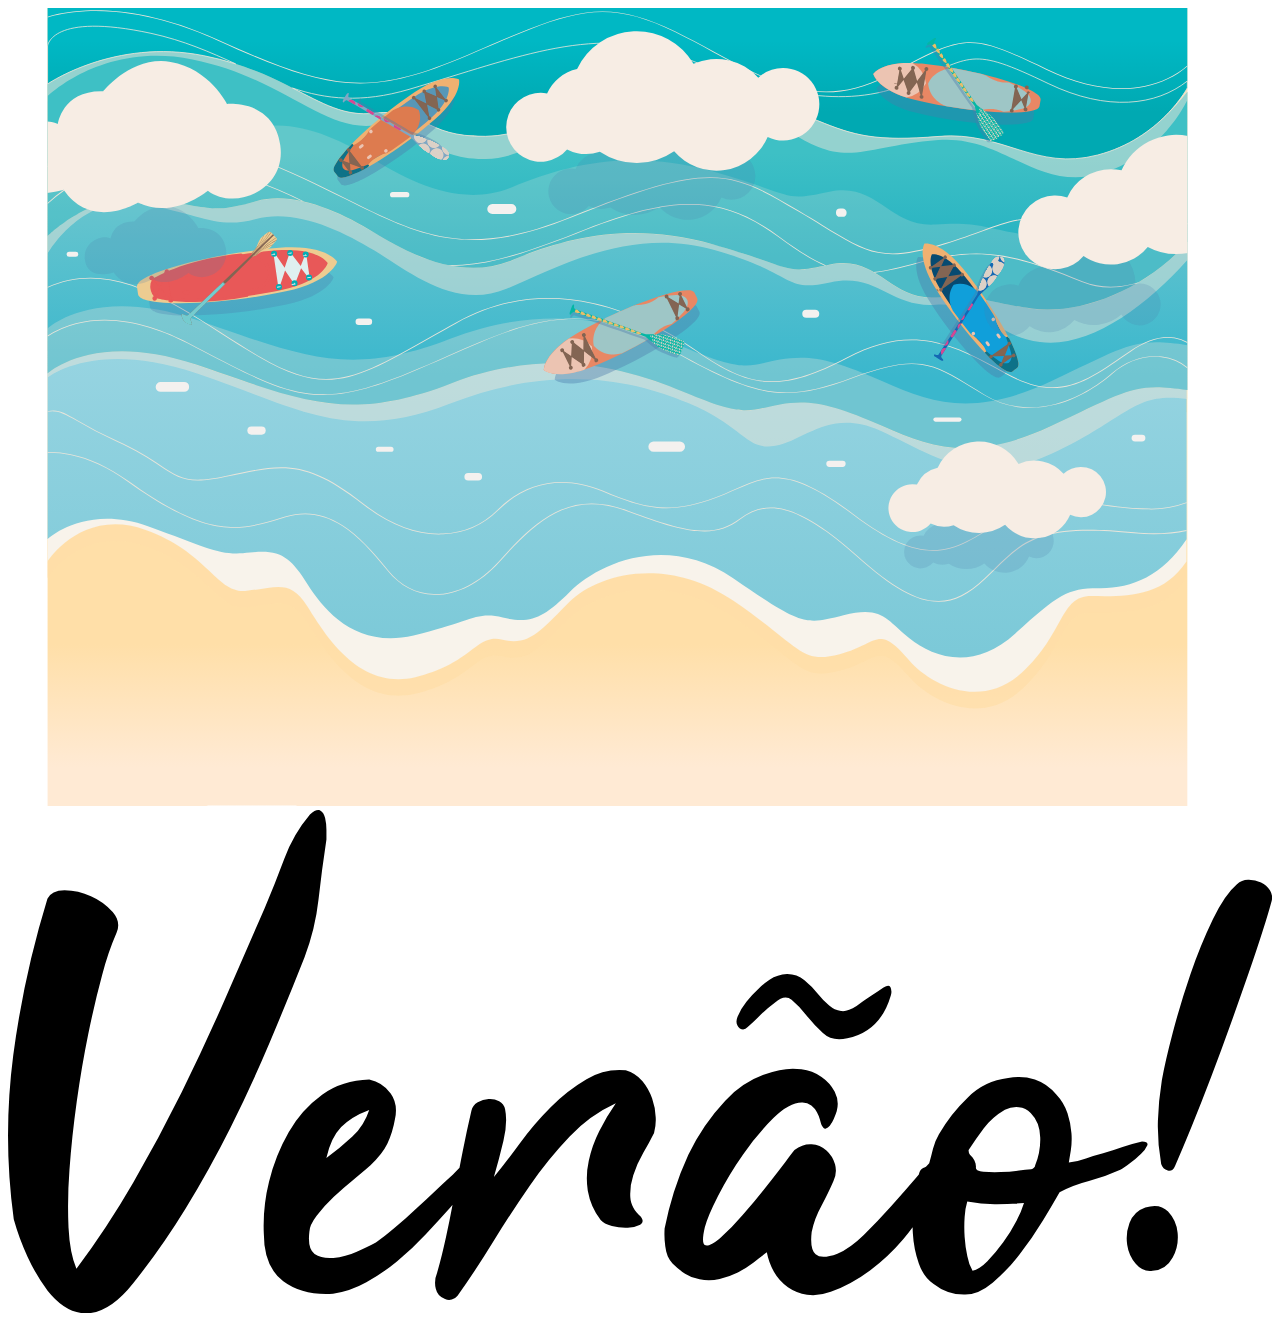
==== index.html @ 954cb8c8 "base" ====
<!DOCTYPE html>
<html lang="pt-br">
<head>
    <meta charset="UTF-8">
    <meta name="viewport" content="width=device-width, initial-scale=1.0">
    <meta http-equiv="X-UA-Compatible" content="ie=edge">
    <title>Document</title>

</head>
<body>
    <header>
        <img src="assets/vectors/praia-caiaques.svg" alt="">
        <svg xmlns="http://www.w3.org/2000/svg" viewBox="0 0 728.4 290.09">
        <title>lett-titulo</title>
        <g id="lettering">
          <g>
            <path d="M22.71,276.93a110.63,110.63,0,0,1-11.4-19.38,137.56,137.56,0,0,1-8-21.67A357.28,357.28,0,0,1,3,141.46,553.94,553.94,0,0,1,22.71,51.21q2.28-4.93,9.88-4.94a36.68,36.68,0,0,1,15.2,3.42,35.55,35.55,0,0,1,12.54,9.12c3.28,3.79,4,7.73,2.28,11.77a162.61,162.61,0,0,0-8.36,24.51q-4.19,15.39-8,34t-6.65,39Q36.77,188.39,35.44,207a277,277,0,0,0-.57,33.63q.75,15,4.56,23.76a508.66,508.66,0,0,0,32.68-49.6Q86.93,189.14,100,162.73t24.89-53.39q11.77-27,23.18-53.2,5.7-13.29,11.21-28.12A83.09,83.09,0,0,1,174,2.56c2.53-2.27,4.49-3,5.89-2.27s2.33,2.22,2.85,4.36a30.27,30.27,0,0,1,.76,6.85V17q-2.67,17.49-4.56,34.58a134.83,134.83,0,0,1-8,33.06q-9.89,25.08-20.33,49.78t-22.42,48.64q-12,23.94-25.84,46.55a431,431,0,0,1-30.21,43.13Q59.18,289.08,46.46,290T22.71,276.93Z"/>
            <path d="M373.25,177a37.63,37.63,0,0,0-2.09-10.83,31.91,31.91,0,0,0-5.51-9.88A20.13,20.13,0,0,0,356,150a37.21,37.21,0,0,0-22.61,5.13,99.77,99.77,0,0,0-20.52,16A178.1,178.1,0,0,0,295,192q-8.18,11.2-15,19.56,3-10.25,5.51-20.9t.95-18.24a7,7,0,0,0-3.42-4.56,10.86,10.86,0,0,0-6.08-1.32,13.37,13.37,0,0,0-6.27,1.9,7.49,7.49,0,0,0-3.61,4.75q-2.67,11.4-5.13,23.93c-.6,3-1.18,6.06-1.76,9.09-1.17,1.22-2.41,2.5-3.75,3.83q-3.79,3.42-9.5,8.75c-3.8,3.55-7.73,7.21-11.78,11S227,237.21,223,240.63s-7.73,6.27-11,8.56q-4.19,2.26-11,5.32a41.89,41.89,0,0,1-13.49,3.6q-6.65.57-10.83-2.28t-3-12.73q0-3.78,4.18-9.31A88.12,88.12,0,0,1,187.62,223q5.7-5.31,11.78-10.25t9.5-8q6.84-6.47,9.69-12.36A55.37,55.37,0,0,0,223,178.12q1.9-8.73-2.47-14.81a20.51,20.51,0,0,0-12.35-8q-15.58.39-27.17,8.74a68.28,68.28,0,0,0-19.19,21.48,108,108,0,0,0-11.4,28.69,103.74,103.74,0,0,0-3,30q0,19,11.21,27.36t28.69,7.22a57.44,57.44,0,0,0,19.19-6.64A116.65,116.65,0,0,0,224.29,260a168.65,168.65,0,0,0,16.34-15.4q7.78-8.34,14.63-16c.3-.34.6-.69.89-1q-1.8,9.62-3.74,18.52-2.46,11.4-5.13,20.52a15.05,15.05,0,0,0-.76,9.32,8.1,8.1,0,0,0,5.32,5.88,6.14,6.14,0,0,0,7.22-1.89q10.26-14.45,20.52-31.16t21.09-32.31a236.59,236.59,0,0,1,23-28.31A84.74,84.74,0,0,1,350.26,169a128.14,128.14,0,0,0-9.5,16,72.41,72.41,0,0,0-6.08,17.1,46.71,46.71,0,0,0-.57,17.29,38.78,38.78,0,0,0,7.41,16.92c1.26,1.52,3.42,2.65,6.46,3.42a31.81,31.81,0,0,0,9.12.94,15.76,15.76,0,0,0,7.22-1.71q2.65-1.5.38-4.56c-3.8-3.28-5.83-7-6.08-11.21a34.33,34.33,0,0,1,1.71-12.73,66.34,66.34,0,0,1,5.7-12.73q3.62-6.25,6.27-11.59A28.25,28.25,0,0,0,373.25,177ZM192,182.69q5.89-6.08,16.15-9.88a36.76,36.76,0,0,1-9.69,15.38,151.31,151.31,0,0,1-15,12.35Q186.1,188.78,192,182.69Z"/>
            <g>
              <path d="M426.26,125.12q3.8-3.42,7.6-7.22a69.1,69.1,0,0,1,8-6.84q5.7-4.92,9.69-1.71a57.24,57.24,0,0,1,8.36,8.74,91.46,91.46,0,0,0,9.69,10.45q5.31,5,14.06,3,19-3.78,25.08-24.7a6.58,6.58,0,0,0-.19-4.75q-1-1.69-4,.19-3.81,2.67-7.79,5.14A80.42,80.42,0,0,0,489,113c-3.55,2.29-6.53,3.23-8.93,2.85a14,14,0,0,1-6.84-3.23,45.57,45.57,0,0,1-6.46-6.64,56.75,56.75,0,0,0-7.79-7.8,15.47,15.47,0,0,0-10.07-3.6,20.49,20.49,0,0,0-10.07,3.23,43.55,43.55,0,0,0-5.89,4.75,64,64,0,0,0-7.41,8,36.41,36.41,0,0,0-5.13,8.54q-1.71,4.2,1.33,6.84A3.79,3.79,0,0,0,426.26,125.12Z"/>
              <path d="M653.5,191a93.77,93.77,0,0,0-11.21,3.23q-5.89,2.1-11.21,3.61-4.56,1.14-9.88,3a38.75,38.75,0,0,1-9.88,2.29c.25-1.52.63-3.81,1.14-6.85a43.81,43.81,0,0,0,.38-10.07,48.8,48.8,0,0,0-2.28-11.4,29.17,29.17,0,0,0-6.46-10.83,26.63,26.63,0,0,0-12.35-8.74,31.48,31.48,0,0,0-15.39-.76A39.44,39.44,0,0,0,553,165.77a92.45,92.45,0,0,0-16.53,21.09,30.69,30.69,0,0,0-3.42,8.37c-.73,2.89-1.45,5.67-2.18,8.33-.61.62-1.24,1.27-1.89,2-.6.24-1.15.49-1.63.73a4.85,4.85,0,0,0-1.52,1.32,6.08,6.08,0,0,0-.94,2.45l-1.34,1.54q-6.84,8-14.63,16.73t-15.77,16.52q-8,7.8-15.2,10.83-9.12,3.44-12.54.38t-2.28-12.92a52.48,52.48,0,0,1,5.51-14.81q4.37-8.35,7-14.45a13.72,13.72,0,0,0,.95-9.69,16.56,16.56,0,0,0-4.94-8,14.23,14.23,0,0,0-8.55-3.61q-5-.36-9.88,3.42-.39.39-5.13,6.65T436.9,217.07q-6.47,8.19-13.68,16.53a116.25,116.25,0,0,1-12.92,13.12c-3.8,3.17-6.59,4.55-8.36,4.17s-1.9-3.85-.38-10.45q1.51-6.06,7.6-18.05a198.93,198.93,0,0,1,14.44-23.93,146.26,146.26,0,0,1,17.48-20.9q9.12-8.92,16.34-8.94a8.44,8.44,0,0,1,5.51,1.71,13.28,13.28,0,0,1,3.23,3.8,19.81,19.81,0,0,1,1.71,4.18c.38,1.4.69,2.48.95,3.23.76,1.52,1.52,2.23,2.28,2.09a4.54,4.54,0,0,0,2.47-1.71,13.88,13.88,0,0,0,2.28-3.8q.94-2.28,1.71-4.56a15.49,15.49,0,0,0-1.14-11.21,23.45,23.45,0,0,0-7.6-8.54,26.55,26.55,0,0,0-11.59-4.37,33.19,33.19,0,0,0-12.73.56,58.32,58.32,0,0,0-31.16,17.48,121.19,121.19,0,0,0-21.28,31.16,174.39,174.39,0,0,0-8.36,21.67,195.84,195.84,0,0,0-5.32,20.9,50.64,50.64,0,0,0,.38,10.26c.51,4.31,1.9,7.59,4.18,9.88a44.82,44.82,0,0,0,7.22,5.88,21.56,21.56,0,0,0,8.36,3.24,27.18,27.18,0,0,0,11.59-.2,48.61,48.61,0,0,0,10.45-3.79,55.45,55.45,0,0,0,9.12-5.71c2.78-2.14,5.32-4.11,7.6-5.88a36.13,36.13,0,0,0,4.18,11.39,26.36,26.36,0,0,0,19,13.11,28.49,28.49,0,0,0,13.68-1.7,91.59,91.59,0,0,0,22.61-12.36,114.91,114.91,0,0,0,19-17.85c1.93-2.27,3.76-4.63,5.56-7,0,1.2.06,2.4.14,3.61a62.58,62.58,0,0,0,3.42,17.29c1.9,5.31,4.75,9.25,8.55,11.77a28.23,28.23,0,0,0,18.24,6.08q7.59,0,15.77-6.84A106.58,106.58,0,0,0,583,256a199.14,199.14,0,0,0,13.49-19.56q6.07-10.07,9.5-16.15a77.49,77.49,0,0,1,16.91-6.47A105.66,105.66,0,0,0,641,207.38c1.26-.76,3.09-2,5.51-3.8a54.84,54.84,0,0,0,6.46-5.51,14.91,14.91,0,0,0,3.61-4.94C657,191.75,656,191,653.5,191Zm-72.39,45.79a98.65,98.65,0,0,1-7.6,12.36A89.12,89.12,0,0,1,564.39,260c-3.18,3.17-6,5-8.55,5.5a26.12,26.12,0,0,1-3-8.36A76.36,76.36,0,0,1,551.28,246a83.24,83.24,0,0,1,0-11.39,37,37,0,0,1,1.52-8.94,82.64,82.64,0,0,0,16.34,1.52,160.84,160.84,0,0,0,16.34-.76A56.35,56.35,0,0,1,581.11,236.83Zm10.83-32.1a2.22,2.22,0,0,1-.76,1.52,2.18,2.18,0,0,1-1.52.75,57.65,57.65,0,0,0-7,.77,92.7,92.7,0,0,1-10.64.94,78.26,78.26,0,0,1-9.88-.19c-2.92-.24-4.37-1-4.37-2.27.25-2.79-.9-5.33-3.42-7.61a3.62,3.62,0,0,1-.76-2.66q4.17-6.45,8.74-12.54a41.67,41.67,0,0,1,12.16-10.63,14.54,14.54,0,0,1,8-1.52,9.94,9.94,0,0,1,6.84,3.42q5.31,5.32,5.51,14.06A38.72,38.72,0,0,1,591.94,204.73Z"/>
            </g>
          </g>
        </g>
        <g id="exclamacao">
          <path d="M659.58,265.52q-5.7.78-9.7-4a21.75,21.75,0,0,1-4.93-11A25.17,25.17,0,0,1,646.28,238a14.84,14.84,0,0,1,9.11-8.94q8.36-2.64,13.12,2.28a20.3,20.3,0,0,1,5.5,12.35,24.63,24.63,0,0,1-2.84,14.26A13.8,13.8,0,0,1,659.58,265.52ZM708.21,42.84a9.08,9.08,0,0,1,6.66-2.65,16.82,16.82,0,0,1,7.22,1.52,11.94,11.94,0,0,1,5.12,4.56A8,8,0,0,1,728,53.1q-1.51,5.7-4.93,16.53t-8.17,24.51q-4.77,13.69-10.26,29.07t-11.22,30.4q-5.7,15-11.21,28.5t-9.68,23c-1,2.28-2.42,3.18-4.18,2.67a5.71,5.71,0,0,1-3.81-3.81,119.93,119.93,0,0,1-1.89-24.69,182.33,182.33,0,0,1,2.27-23.56q1.9-10.64,6.28-27.37t10.25-33.82A282.57,282.57,0,0,1,694.34,63Q701.38,48.55,708.21,42.84Z"/>
        </g>
        </svg>
    </header>
      
</body>
</html>
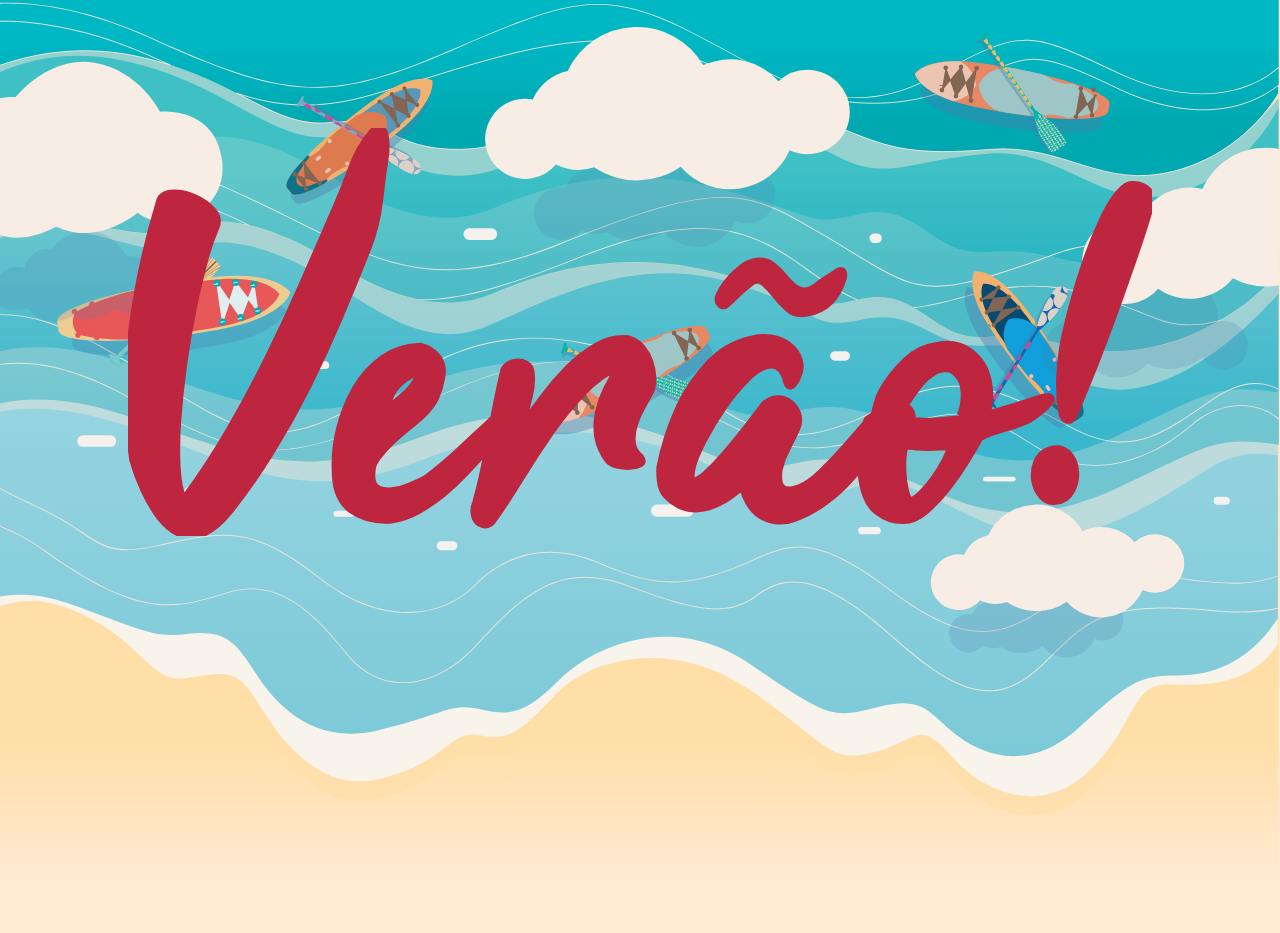
==== commit fc15fb8f: "animate kayak, main background and positions" ====
--- a/index.html
+++ b/index.html
@@ -1,16 +1,18 @@
 <!DOCTYPE html>
 <html lang="pt-br">
+
 <head>
     <meta charset="UTF-8">
     <meta name="viewport" content="width=device-width, initial-scale=1.0">
     <meta http-equiv="X-UA-Compatible" content="ie=edge">
     <title>Document</title>
+    <link rel="stylesheet" href="./style.css">
+</head>
 
-</head>
 <body>
-    <header>
+    <header class="container-header">
         <img src="assets/vectors/praia-caiaques.svg" alt="">
-        <svg xmlns="http://www.w3.org/2000/svg" viewBox="0 0 728.4 290.09">
+        <svg class="lett-header" xmlns="http://www.w3.org/2000/svg" viewBox="0 0 728.4 290.09">
         <title>lett-titulo</title>
         <g id="lettering">
           <g>
@@ -27,6 +29,7 @@
         </g>
         </svg>
     </header>
-      
+
 </body>
+
 </html>
--- a/style.css
+++ b/style.css
@@ -0,0 +1,40 @@
+body {
+    margin: 0;
+    padding: 0;
+    background-color: #FFEAD4;
+    overflow-x: hidden;
+}
+
+.container-header {
+    width: 100vw;
+}
+
+.lett-header {
+    position: absolute;
+    left: 50%;
+    transform: translate(-50%);
+    width: 80%;
+    margin-top: 10%;
+    fill: transparent;
+    animation: lett-preenchimento .5s ease-in-out forwards 3.5s;
+}
+
+.lett-header path {
+    stroke-width: 5px;
+    stroke: #BE253F;
+    stroke-dasharray: 3000;
+    stroke-dashoffset: 3000;
+    animation: lett-stroke 5s ease-in-out forwards 1s;
+}
+
+@keyframes lett-preenchimento {
+    to {
+        fill: #BE253F;
+    }
+}
+
+@keyframes lett-stroke {
+    to {
+        stroke-dashoffset: 0;
+    }
+}
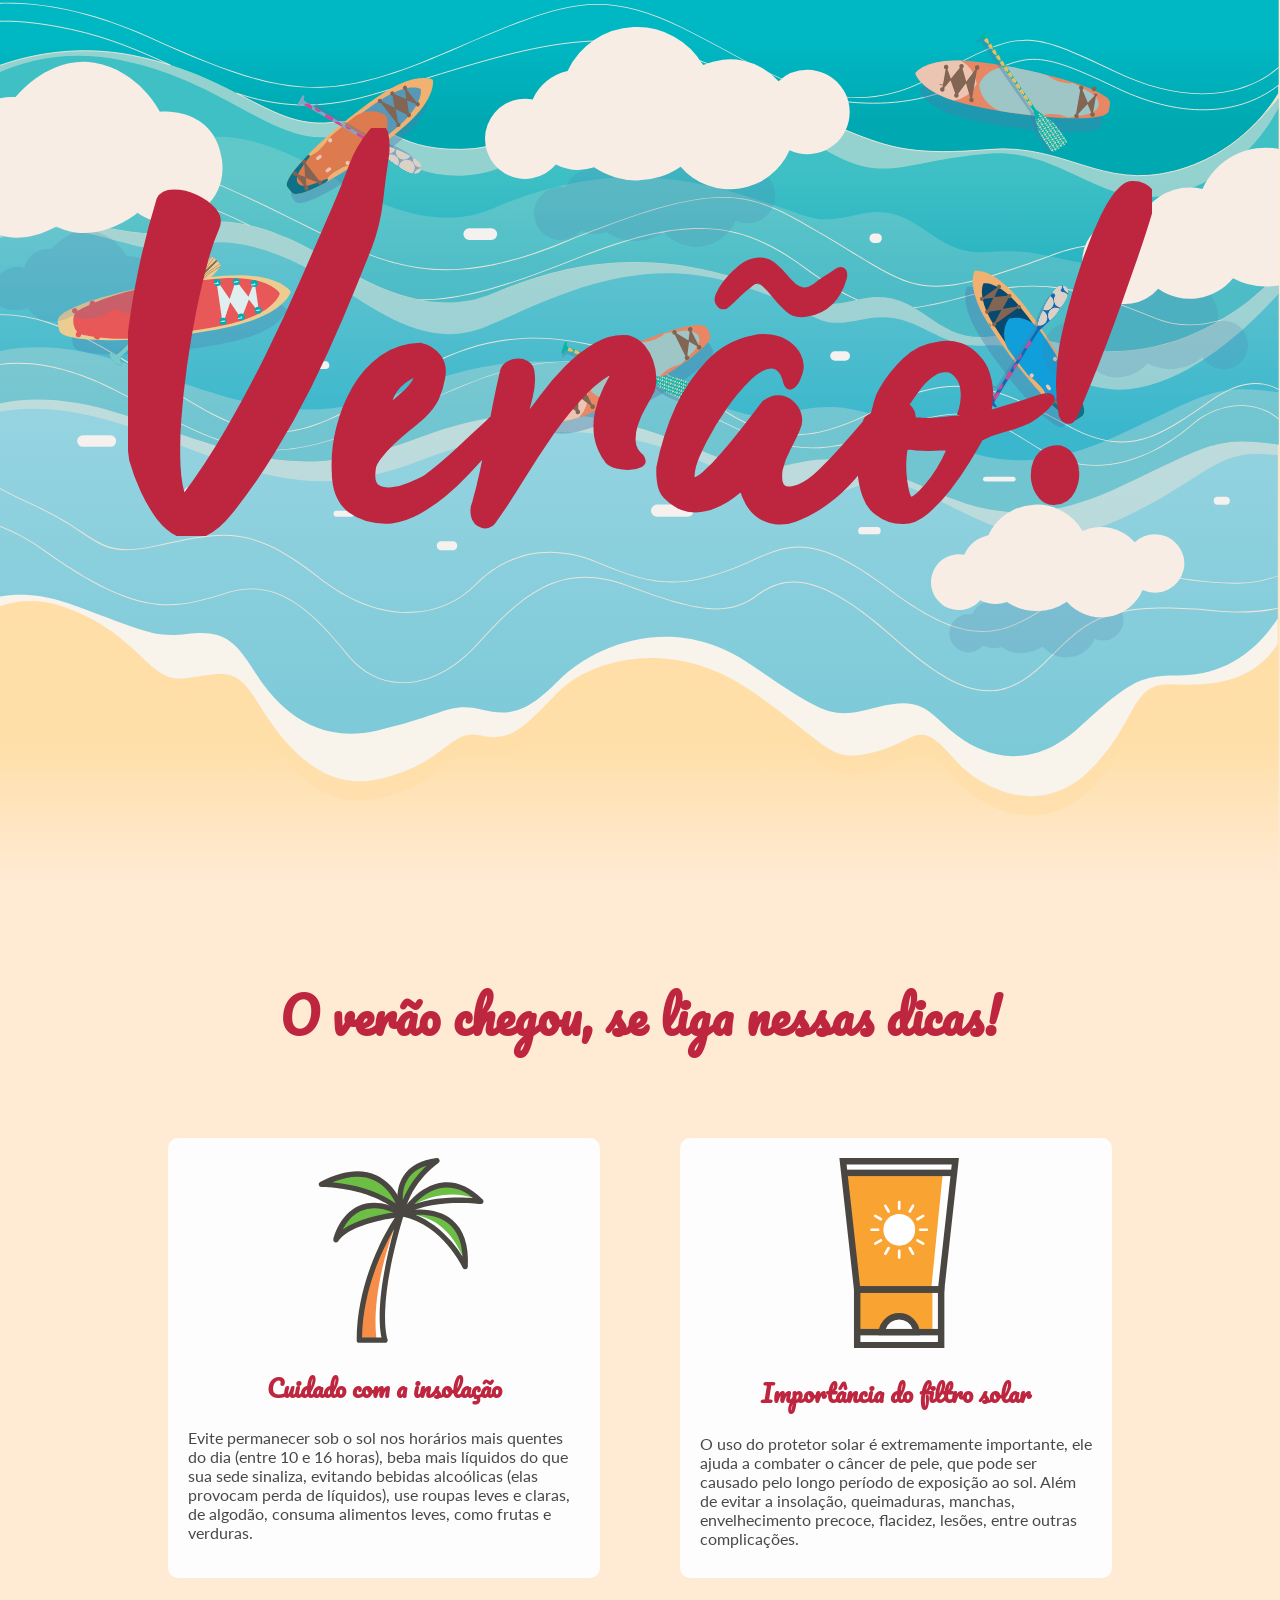
==== commit 0fffb222: "Section Cards" ====
--- a/index.html
+++ b/index.html
@@ -6,6 +6,7 @@
     <meta name="viewport" content="width=device-width, initial-scale=1.0">
     <meta http-equiv="X-UA-Compatible" content="ie=edge">
     <title>Document</title>
+    <link href="https://fonts.googleapis.com/css2?family=Lato&family=Pacifico&display=swap" rel="stylesheet">
     <link rel="stylesheet" href="./style.css">
 </head>
 
@@ -32,4 +33,23 @@
 
 </body>
 
+<section id="section-dicas" class="section-dicas">
+    <h1>O verão chegou, se liga nessas dicas!</h1>
+
+    <div class="container-cards">
+        <article class="card card-esq">
+            <svg id="coqueiro" class="icone" xmlns="http://www.w3.org/2000/svg" viewBox="-400 0 1200 565.85"><title>coqueiro</title><g id="_Group_" data-name="&lt;Group&gt;"><path id="_Path_" data-name="&lt;Path&gt;" d="M265,170.35S367.54,7.18,499,137.48C499,137.48,345.63,117.92,265,170.35Z" transform="translate(-2.48 -4.85)" fill="#6dbe45"/><path id="_Path_2" data-name="&lt;Path&gt;" d="M269,164.61c-.62.87-1.18,1.66-1.66,2.35.08.44.18,1,.31,1.77C348.85,118.34,499,137.48,499,137.48l-1.82-1.78c-2.14-1-4.31-2.12-6.61-3.07C379.66,86.85,283,153.25,269,164.61Z" transform="translate(-2.48 -4.85)" fill="#fff"/><path id="_Path_3" data-name="&lt;Path&gt;" d="M260.72,176.22S98.13,190.9,55.28,255.46C55.28,255.46,94,87.4,260.72,176.22Z" transform="translate(-2.48 -4.85)" fill="#6dbe45"/><path id="_Path_4" data-name="&lt;Path&gt;" d="M257.19,170.35S212.59-19.82,10.68,85.83C10.68,85.83,170.33,84.66,257.19,170.35Z" transform="translate(-2.48 -4.85)" fill="#6dbe45"/><path id="_Path_5" data-name="&lt;Path&gt;" d="M260.72,176.22s201.9-51.65,190.17,160.83C450.89,337.05,387.1,201.66,260.72,176.22Z" transform="translate(-2.48 -4.85)" fill="#6dbe45"/><path id="_Path_6" data-name="&lt;Path&gt;" d="M299,179.33c-25.7.66-38.31-3.11-38.31-3.11C387.1,201.66,450.89,337.05,450.89,337.05c.52-9.59-6.7-23.46-7-32C428.7,277.55,392.87,195.27,299,179.33Z" transform="translate(-2.48 -4.85)" fill="#fff"/><path id="_Path_7" data-name="&lt;Path&gt;" d="M257.19,170.35S214.93,32.62,364.41,13.05C364.41,13.05,280.67,68.62,257.19,170.35Z" transform="translate(-2.48 -4.85)" fill="#6dbe45"/><path id="_Path_8" data-name="&lt;Path&gt;" d="M257.19,170.35S127,344.17,127,562.51h78.54S167.29,464.89,257.19,170.35Z" transform="translate(-2.48 -4.85)" fill="#f68e49"/><path id="_Path_9" data-name="&lt;Path&gt;" d="M257.19,170.35s-3.71,5-9.88,14.25c-94.84,239.66-66.95,377.91-66.95,377.91h25.18S167.29,464.89,257.19,170.35Z" transform="translate(-2.48 -4.85)" fill="#fff"/><path id="_Compound_Path_" data-name="&lt;Compound Path&gt;" d="M55.28,263.66a8,8,0,0,1-3.23-.67,8.18,8.18,0,0,1-4.75-9.37c.69-3,17.76-74.43,77.18-101.49,38.81-17.67,85.94-12,140.09,16.86a8.2,8.2,0,0,1-3.12,15.4c-1.58.14-159.16,15.07-199.33,75.6A8.21,8.21,0,0,1,55.28,263.66ZM172.16,158.51a97.46,97.46,0,0,0-40.88,8.55c-27.2,12.38-44.49,36.23-54.83,56.3C121,192.1,192.33,177.57,231.74,171.61Q199.58,158.53,172.16,158.51Z" transform="translate(-2.48 -4.85)" fill="#4a4742"/><path id="_Compound_Path_2" data-name="&lt;Compound Path&gt;" d="M257.2,178.55a8.23,8.23,0,0,1-5.77-2.36C168,93.84,12.29,94.06,10.74,94A8.19,8.19,0,0,1,6.88,78.57c67.3-35.22,125.16-42.22,172-20.81,66.87,30.6,85.58,107.46,86.35,110.72a8.2,8.2,0,0,1-8,10.07ZM43.91,79.31A525.18,525.18,0,0,1,103,87.93c39.63,8.13,92.42,24.27,135.72,56-10.91-23.36-31.48-55.21-66.84-71.34C136.71,56.57,93.76,58.84,43.91,79.31Z" transform="translate(-2.48 -4.85)" fill="#4a4742"/><path id="_Compound_Path_3" data-name="&lt;Compound Path&gt;" d="M265,178.55A8.19,8.19,0,0,1,258.08,166c2-3.18,49.73-77.9,123.68-86.4,41.91-4.8,83.3,12.7,123,52.07a8.2,8.2,0,0,1-6.81,14c-1.51-.19-151.37-18.56-228.49,31.61A8.17,8.17,0,0,1,265,178.55ZM395.18,95.22a101.33,101.33,0,0,0-11.54.66c-38.26,4.4-69.43,29.79-89,50.58,61.78-23.56,140.79-22.11,180.49-19.4C448.7,105.89,421.92,95.22,395.18,95.22Z" transform="translate(-2.48 -4.85)" fill="#4a4742"/><path id="_Compound_Path_4" data-name="&lt;Compound Path&gt;" d="M450.88,345.24a8.2,8.2,0,0,1-7.41-4.7c-.16-.33-16-33.59-46.8-69.38-28.07-32.66-74.73-74.25-137.57-86.9a8.2,8.2,0,0,1-.42-16A231.18,231.18,0,0,1,311,162.5h1.07c40.08.18,74.23,10.94,98.77,31.1,35.67,29.3,51.91,77.72,48.25,143.9a8.19,8.19,0,0,1-6.61,7.59A7.75,7.75,0,0,1,450.88,345.24Zm-151.4-166c39.76,15.73,77.23,43.45,109.94,81.6a388.61,388.61,0,0,1,33.42,45.34c-2.32-45.1-16.54-78.63-42.43-99.9C369.93,181.23,328.81,177.71,299.48,179.23Z" transform="translate(-2.48 -4.85)" fill="#4a4742"/><path id="_Compound_Path_5" data-name="&lt;Compound Path&gt;" d="M257.19,178.55a8.2,8.2,0,0,1-7.84-5.79c-.78-2.57-19-63.57,12.52-112.53,19.58-30.45,53.72-49.06,101.47-55.31a8.2,8.2,0,0,1,5.6,15c-.8.54-81.33,55.13-103.76,152.32a8.2,8.2,0,0,1-7.7,6.35ZM332.78,28.27C307,36.5,287.89,50.13,275.72,69c-13.54,21-16.34,45.28-15.7,64.53C279.16,84.55,310.33,49.14,332.78,28.27Z" transform="translate(-2.48 -4.85)" fill="#4a4742"/><path id="_Compound_Path_6" data-name="&lt;Compound Path&gt;" d="M205.54,570.71H127a8.21,8.21,0,0,1-8.2-8.2c0-114.27,35.81-216.09,65.85-281.38,32.54-70.73,64.63-113.89,66-115.69A8.2,8.2,0,0,1,265,172.75C239.79,255.45,209,375,205.91,475c-1.87,59.75,7.19,84.36,7.28,84.6a8.23,8.23,0,0,1-7.65,11.16Zm-70.27-16.4h59.5C188,523.77,177,427.77,233.51,222.48c-10.32,17.77-22.26,40-34.15,65.9C170.82,350.53,136.92,446.5,135.27,554.31Z" transform="translate(-2.48 -4.85)" fill="#4a4742"/></g></svg>
+            <h2>Cuidado com a insolação</h2>
+            <p>Evite permanecer sob o sol nos horários mais quentes do dia (entre 10 e 16 horas), beba mais líquidos do que sua sede sinaliza, evitando bebidas alcoólicas (elas provocam perda de líquidos), use roupas leves e claras, de algodão, consuma alimentos
+                leves, como frutas e verduras.</p>
+        </article>
+        <article class="card card-dir">
+            <svg id="filtro" class="icone" xmlns="http://www.w3.org/2000/svg" viewBox="-320 0 900 437.19"><title>filtro</title><g id="_Group_" data-name="&lt;Group&gt;"><g id="_Group_2" data-name="&lt;Group&gt;"><rect id="_Rectangle_" data-name="&lt;Rectangle&gt;" x="40.88" y="301.73" width="172.75" height="128.07" fill="#f9a333"/></g><rect id="_Rectangle_2" data-name="&lt;Rectangle&gt;" x="40.88" y="396.14" width="192.77" height="33.66" fill="#fff"/><polygon id="_Path_" data-name="&lt;Path&gt;" points="233.65 301.73 40.88 301.73 8.26 7.39 266.27 7.39 233.65 301.73" fill="#fff"/><polygon id="_Path_2" data-name="&lt;Path&gt;" points="210.81 301.73 37.57 301.73 8.26 7.39 240.13 7.39 210.81 301.73" fill="#f9a333"/><polygon id="_Path_3" data-name="&lt;Path&gt;" points="263.74 30.25 266.27 7.39 8.26 7.39 10.79 30.25 263.74 30.25" fill="#fff"/><line id="_Path_4" data-name="&lt;Path&gt;" x1="41.17" y1="399.83" x2="233.36" y2="399.83" fill="#f68e49"/><path id="_Path_5" data-name="&lt;Path&gt;" d="M178.91,402.56a40.1,40.1,0,0,0-79.85,0Z" transform="translate(-1.72 -2.81)" fill="#fff"/><line id="_Path_6" data-name="&lt;Path&gt;" x1="12.93" y1="34.15" x2="264.66" y2="34.15" fill="#f68e49"/><path id="_Compound_Path_" data-name="&lt;Compound Path&gt;" d="M242.76,440H35.21V297.15H242.76ZM50,425.22H228V311.93H50Z" transform="translate(-1.72 -2.81)" fill="#4a4742"/><path id="_Compound_Path_2" data-name="&lt;Compound Path&gt;" d="M242,311.93H36L1.72,2.81H276.25ZM49.22,297.15H228.75l31-279.56H18.23Z" transform="translate(-1.72 -2.81)" fill="#4a4742"/><rect id="_Path_7" data-name="&lt;Path&gt;" x="41.17" y="392.44" width="192.19" height="14.78" fill="#4a4742"/><path id="_Compound_Path_3" data-name="&lt;Compound Path&gt;" d="M187,410H91l.74-8.07a47.49,47.49,0,0,1,94.57,0ZM108.2,395.17h61.57a32.74,32.74,0,0,0-61.57,0Z" transform="translate(-1.72 -2.81)" fill="#4a4742"/><rect id="_Path_8" data-name="&lt;Path&gt;" x="12.94" y="26.76" width="251.72" height="14.78" fill="#4a4742"/><circle id="_Path_9" data-name="&lt;Path&gt;" cx="137.5" cy="164.88" r="36.45" fill="#fff"/><g id="_Group_3" data-name="&lt;Group&gt;"><path id="_Path_10" data-name="&lt;Path&gt;" d="M139.05,122.28A3.07,3.07,0,0,1,136,119.2V104.06a3.08,3.08,0,1,1,6.15,0V119.2A3.07,3.07,0,0,1,139.05,122.28Z" transform="translate(-1.72 -2.81)" fill="#fffefd"/><path id="_Path_11" data-name="&lt;Path&gt;" d="M139.05,234.25a3.07,3.07,0,0,1-3.08-3.08V216a3.08,3.08,0,1,1,6.15,0v15.13A3.07,3.07,0,0,1,139.05,234.25Z" transform="translate(-1.72 -2.81)" fill="#fffefd"/></g><g id="_Group_4" data-name="&lt;Group&gt;"><path id="_Path_12" data-name="&lt;Path&gt;" d="M114.84,128.76a3.07,3.07,0,0,1-2.67-1.54l-7.57-13.1a3.08,3.08,0,0,1,5.34-3.08l7.56,13.1a3.08,3.08,0,0,1-1.13,4.21A3,3,0,0,1,114.84,128.76Z" transform="translate(-1.72 -2.81)" fill="#fffefd"/><path id="_Path_13" data-name="&lt;Path&gt;" d="M170.83,225.74a3.09,3.09,0,0,1-2.67-1.54l-7.57-13.11a3.08,3.08,0,0,1,5.33-3.08l7.57,13.11a3.08,3.08,0,0,1-1.13,4.2A3,3,0,0,1,170.83,225.74Z" transform="translate(-1.72 -2.81)" fill="#fffefd"/></g><g id="_Group_5" data-name="&lt;Group&gt;"><path id="_Path_14" data-name="&lt;Path&gt;" d="M97.11,146.49a3.11,3.11,0,0,1-1.54-.42l-13.1-7.56a3.08,3.08,0,1,1,3.08-5.34l13.1,7.57a3.08,3.08,0,0,1-1.54,5.75Z" transform="translate(-1.72 -2.81)" fill="#fffefd"/><path id="_Path_15" data-name="&lt;Path&gt;" d="M194.08,202.47a3.09,3.09,0,0,1-1.54-.41l-13.1-7.56a3.08,3.08,0,0,1,3.08-5.34l13.1,7.57a3.08,3.08,0,0,1-1.54,5.74Z" transform="translate(-1.72 -2.81)" fill="#fffefd"/></g><g id="_Group_6" data-name="&lt;Group&gt;"><path id="_Path_16" data-name="&lt;Path&gt;" d="M90.62,170.7H75.49a3.08,3.08,0,0,1,0-6.16H90.62a3.08,3.08,0,0,1,0,6.16Z" transform="translate(-1.72 -2.81)" fill="#fffefd"/><path id="_Path_17" data-name="&lt;Path&gt;" d="M202.6,170.7H187.47a3.08,3.08,0,0,1,0-6.16H202.6a3.08,3.08,0,1,1,0,6.16Z" transform="translate(-1.72 -2.81)" fill="#fffefd"/></g><g id="_Group_7" data-name="&lt;Group&gt;"><path id="_Path_18" data-name="&lt;Path&gt;" d="M84,202.47a3.08,3.08,0,0,1-1.54-5.74l13.1-7.57a3.08,3.08,0,0,1,3.08,5.34l-13.1,7.56A3.09,3.09,0,0,1,84,202.47Z" transform="translate(-1.72 -2.81)" fill="#fffefd"/><path id="_Path_19" data-name="&lt;Path&gt;" d="M181,146.49a3.08,3.08,0,0,1-1.54-5.75l13.1-7.57a3.08,3.08,0,0,1,3.08,5.34l-13.1,7.56A3.11,3.11,0,0,1,181,146.49Z" transform="translate(-1.72 -2.81)" fill="#fffefd"/></g><g id="_Group_8" data-name="&lt;Group&gt;"><path id="_Path_20" data-name="&lt;Path&gt;" d="M107.27,225.74a3.09,3.09,0,0,1-2.67-4.62L112.17,208a3.08,3.08,0,0,1,5.33,3.08l-7.56,13.11A3.1,3.1,0,0,1,107.27,225.74Z" transform="translate(-1.72 -2.81)" fill="#fffefd"/><path id="_Path_21" data-name="&lt;Path&gt;" d="M163.25,128.76a3,3,0,0,1-1.53-.41,3.08,3.08,0,0,1-1.13-4.21l7.57-13.1a3.08,3.08,0,1,1,5.33,3.08l-7.57,13.1A3.07,3.07,0,0,1,163.25,128.76Z" transform="translate(-1.72 -2.81)" fill="#fffefd"/></g></g></svg>
+            <h2>Importância do filtro solar</h2>
+            <p>O uso do protetor solar é extremamente importante, ele ajuda a combater o câncer de pele, que pode ser causado pelo longo período de exposição ao sol. Além de evitar a insolação, queimaduras, manchas, envelhecimento precoce, flacidez, lesões,
+                entre outras complicações.</p>
+        </article>
+    </div>
+</section>
+
 </html>
--- a/style.css
+++ b/style.css
@@ -2,7 +2,7 @@
     margin: 0;
     padding: 0;
     background-color: #FFEAD4;
-    overflow-x: hidden;
+    /* overflow-x: hidden; */
 }
 
 .container-header {
@@ -27,6 +27,42 @@
     animation: lett-stroke 5s ease-in-out forwards 1s;
 }
 
+h1,
+h2 {
+    font-family: 'Pacifico', cursive;
+    color: #BE253F;
+    text-align: center;
+}
+
+h1 {
+    font-size: 3em;
+}
+
+h2 {
+    font-size: 1.5em;
+}
+
+p {
+    font-size: 1em;
+    font-family: 'Lato', sans-serif;
+    color: #484848;
+}
+
+.container-cards {
+    width: 80%;
+    margin: auto;
+    display: flex;
+}
+
+.card {
+    background: #fdfdfd;
+    border-radius: 10px;
+    height: 400px;
+    width: 50%;
+    padding: 20px;
+    margin: 40px;
+}
+
 @keyframes lett-preenchimento {
     to {
         fill: #BE253F;
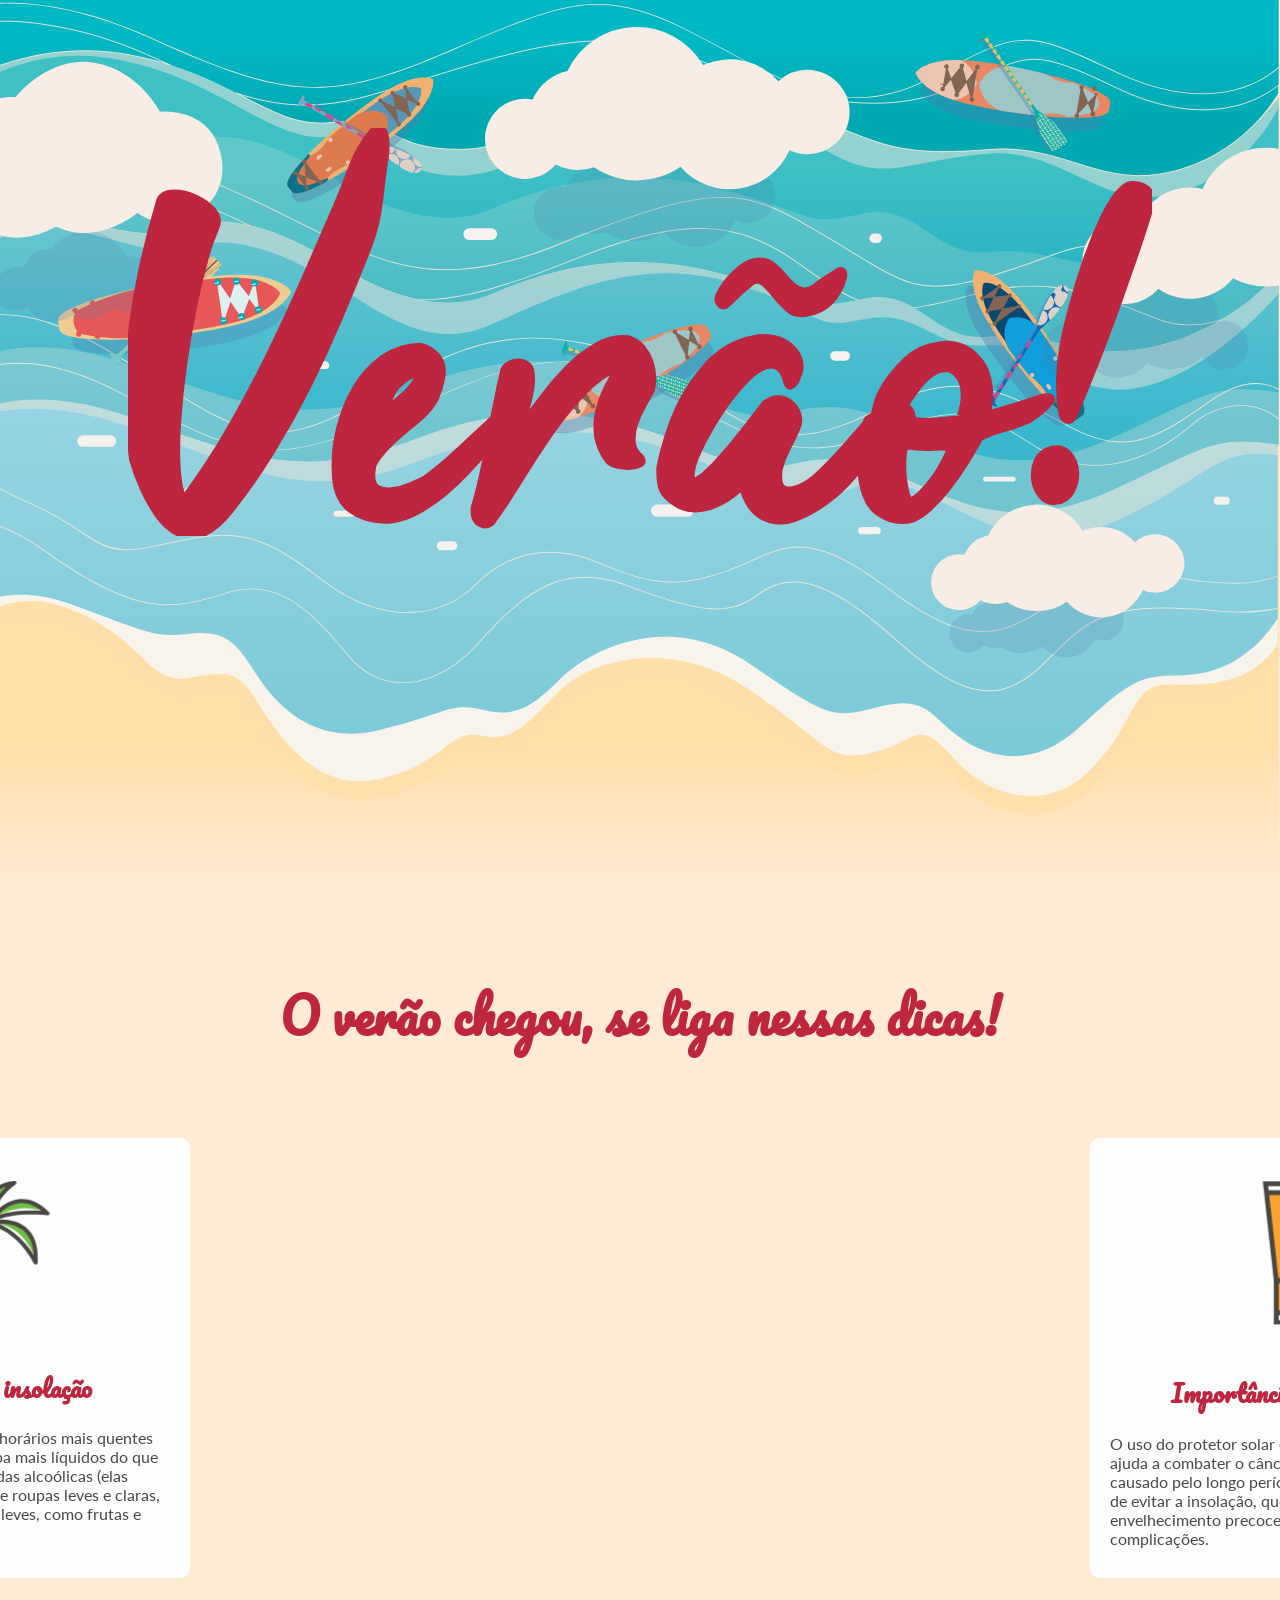
==== commit 390042e6: "Animate Bump Figure Cards" ====
--- a/index.html
+++ b/index.html
@@ -31,25 +31,27 @@
         </svg>
     </header>
 
+
+    <section id="section-dicas" class="section-dicas">
+        <h1>O verão chegou, se liga nessas dicas!</h1>
+
+        <div class="container-cards">
+            <article class="card card-esq">
+                <svg id="coqueiro" class="icone" xmlns="http://www.w3.org/2000/svg" viewBox="-400 0 1200 565.85"><title>coqueiro</title><g id="_Group_" data-name="&lt;Group&gt;"><path id="_Path_" data-name="&lt;Path&gt;" d="M265,170.35S367.54,7.18,499,137.48C499,137.48,345.63,117.92,265,170.35Z" transform="translate(-2.48 -4.85)" fill="#6dbe45"/><path id="_Path_2" data-name="&lt;Path&gt;" d="M269,164.61c-.62.87-1.18,1.66-1.66,2.35.08.44.18,1,.31,1.77C348.85,118.34,499,137.48,499,137.48l-1.82-1.78c-2.14-1-4.31-2.12-6.61-3.07C379.66,86.85,283,153.25,269,164.61Z" transform="translate(-2.48 -4.85)" fill="#fff"/><path id="_Path_3" data-name="&lt;Path&gt;" d="M260.72,176.22S98.13,190.9,55.28,255.46C55.28,255.46,94,87.4,260.72,176.22Z" transform="translate(-2.48 -4.85)" fill="#6dbe45"/><path id="_Path_4" data-name="&lt;Path&gt;" d="M257.19,170.35S212.59-19.82,10.68,85.83C10.68,85.83,170.33,84.66,257.19,170.35Z" transform="translate(-2.48 -4.85)" fill="#6dbe45"/><path id="_Path_5" data-name="&lt;Path&gt;" d="M260.72,176.22s201.9-51.65,190.17,160.83C450.89,337.05,387.1,201.66,260.72,176.22Z" transform="translate(-2.48 -4.85)" fill="#6dbe45"/><path id="_Path_6" data-name="&lt;Path&gt;" d="M299,179.33c-25.7.66-38.31-3.11-38.31-3.11C387.1,201.66,450.89,337.05,450.89,337.05c.52-9.59-6.7-23.46-7-32C428.7,277.55,392.87,195.27,299,179.33Z" transform="translate(-2.48 -4.85)" fill="#fff"/><path id="_Path_7" data-name="&lt;Path&gt;" d="M257.19,170.35S214.93,32.62,364.41,13.05C364.41,13.05,280.67,68.62,257.19,170.35Z" transform="translate(-2.48 -4.85)" fill="#6dbe45"/><path id="_Path_8" data-name="&lt;Path&gt;" d="M257.19,170.35S127,344.17,127,562.51h78.54S167.29,464.89,257.19,170.35Z" transform="translate(-2.48 -4.85)" fill="#f68e49"/><path id="_Path_9" data-name="&lt;Path&gt;" d="M257.19,170.35s-3.71,5-9.88,14.25c-94.84,239.66-66.95,377.91-66.95,377.91h25.18S167.29,464.89,257.19,170.35Z" transform="translate(-2.48 -4.85)" fill="#fff"/><path id="_Compound_Path_" data-name="&lt;Compound Path&gt;" d="M55.28,263.66a8,8,0,0,1-3.23-.67,8.18,8.18,0,0,1-4.75-9.37c.69-3,17.76-74.43,77.18-101.49,38.81-17.67,85.94-12,140.09,16.86a8.2,8.2,0,0,1-3.12,15.4c-1.58.14-159.16,15.07-199.33,75.6A8.21,8.21,0,0,1,55.28,263.66ZM172.16,158.51a97.46,97.46,0,0,0-40.88,8.55c-27.2,12.38-44.49,36.23-54.83,56.3C121,192.1,192.33,177.57,231.74,171.61Q199.58,158.53,172.16,158.51Z" transform="translate(-2.48 -4.85)" fill="#4a4742"/><path id="_Compound_Path_2" data-name="&lt;Compound Path&gt;" d="M257.2,178.55a8.23,8.23,0,0,1-5.77-2.36C168,93.84,12.29,94.06,10.74,94A8.19,8.19,0,0,1,6.88,78.57c67.3-35.22,125.16-42.22,172-20.81,66.87,30.6,85.58,107.46,86.35,110.72a8.2,8.2,0,0,1-8,10.07ZM43.91,79.31A525.18,525.18,0,0,1,103,87.93c39.63,8.13,92.42,24.27,135.72,56-10.91-23.36-31.48-55.21-66.84-71.34C136.71,56.57,93.76,58.84,43.91,79.31Z" transform="translate(-2.48 -4.85)" fill="#4a4742"/><path id="_Compound_Path_3" data-name="&lt;Compound Path&gt;" d="M265,178.55A8.19,8.19,0,0,1,258.08,166c2-3.18,49.73-77.9,123.68-86.4,41.91-4.8,83.3,12.7,123,52.07a8.2,8.2,0,0,1-6.81,14c-1.51-.19-151.37-18.56-228.49,31.61A8.17,8.17,0,0,1,265,178.55ZM395.18,95.22a101.33,101.33,0,0,0-11.54.66c-38.26,4.4-69.43,29.79-89,50.58,61.78-23.56,140.79-22.11,180.49-19.4C448.7,105.89,421.92,95.22,395.18,95.22Z" transform="translate(-2.48 -4.85)" fill="#4a4742"/><path id="_Compound_Path_4" data-name="&lt;Compound Path&gt;" d="M450.88,345.24a8.2,8.2,0,0,1-7.41-4.7c-.16-.33-16-33.59-46.8-69.38-28.07-32.66-74.73-74.25-137.57-86.9a8.2,8.2,0,0,1-.42-16A231.18,231.18,0,0,1,311,162.5h1.07c40.08.18,74.23,10.94,98.77,31.1,35.67,29.3,51.91,77.72,48.25,143.9a8.19,8.19,0,0,1-6.61,7.59A7.75,7.75,0,0,1,450.88,345.24Zm-151.4-166c39.76,15.73,77.23,43.45,109.94,81.6a388.61,388.61,0,0,1,33.42,45.34c-2.32-45.1-16.54-78.63-42.43-99.9C369.93,181.23,328.81,177.71,299.48,179.23Z" transform="translate(-2.48 -4.85)" fill="#4a4742"/><path id="_Compound_Path_5" data-name="&lt;Compound Path&gt;" d="M257.19,178.55a8.2,8.2,0,0,1-7.84-5.79c-.78-2.57-19-63.57,12.52-112.53,19.58-30.45,53.72-49.06,101.47-55.31a8.2,8.2,0,0,1,5.6,15c-.8.54-81.33,55.13-103.76,152.32a8.2,8.2,0,0,1-7.7,6.35ZM332.78,28.27C307,36.5,287.89,50.13,275.72,69c-13.54,21-16.34,45.28-15.7,64.53C279.16,84.55,310.33,49.14,332.78,28.27Z" transform="translate(-2.48 -4.85)" fill="#4a4742"/><path id="_Compound_Path_6" data-name="&lt;Compound Path&gt;" d="M205.54,570.71H127a8.21,8.21,0,0,1-8.2-8.2c0-114.27,35.81-216.09,65.85-281.38,32.54-70.73,64.63-113.89,66-115.69A8.2,8.2,0,0,1,265,172.75C239.79,255.45,209,375,205.91,475c-1.87,59.75,7.19,84.36,7.28,84.6a8.23,8.23,0,0,1-7.65,11.16Zm-70.27-16.4h59.5C188,523.77,177,427.77,233.51,222.48c-10.32,17.77-22.26,40-34.15,65.9C170.82,350.53,136.92,446.5,135.27,554.31Z" transform="translate(-2.48 -4.85)" fill="#4a4742"/></g></svg>
+                <h2>Cuidado com a insolação</h2>
+                <p>Evite permanecer sob o sol nos horários mais quentes do dia (entre 10 e 16 horas), beba mais líquidos do que sua sede sinaliza, evitando bebidas alcoólicas (elas provocam perda de líquidos), use roupas leves e claras, de algodão, consuma
+                    alimentos leves, como frutas e verduras.</p>
+            </article>
+            <article class="card card-dir">
+                <svg id="filtro" class="icone" xmlns="http://www.w3.org/2000/svg" viewBox="-320 0 900 437.19"><title>filtro</title><g id="_Group_" data-name="&lt;Group&gt;"><g id="_Group_2" data-name="&lt;Group&gt;"><rect id="_Rectangle_" data-name="&lt;Rectangle&gt;" x="40.88" y="301.73" width="172.75" height="128.07" fill="#f9a333"/></g><rect id="_Rectangle_2" data-name="&lt;Rectangle&gt;" x="40.88" y="396.14" width="192.77" height="33.66" fill="#fff"/><polygon id="_Path_" data-name="&lt;Path&gt;" points="233.65 301.73 40.88 301.73 8.26 7.39 266.27 7.39 233.65 301.73" fill="#fff"/><polygon id="_Path_2" data-name="&lt;Path&gt;" points="210.81 301.73 37.57 301.73 8.26 7.39 240.13 7.39 210.81 301.73" fill="#f9a333"/><polygon id="_Path_3" data-name="&lt;Path&gt;" points="263.74 30.25 266.27 7.39 8.26 7.39 10.79 30.25 263.74 30.25" fill="#fff"/><line id="_Path_4" data-name="&lt;Path&gt;" x1="41.17" y1="399.83" x2="233.36" y2="399.83" fill="#f68e49"/><path id="_Path_5" data-name="&lt;Path&gt;" d="M178.91,402.56a40.1,40.1,0,0,0-79.85,0Z" transform="translate(-1.72 -2.81)" fill="#fff"/><line id="_Path_6" data-name="&lt;Path&gt;" x1="12.93" y1="34.15" x2="264.66" y2="34.15" fill="#f68e49"/><path id="_Compound_Path_" data-name="&lt;Compound Path&gt;" d="M242.76,440H35.21V297.15H242.76ZM50,425.22H228V311.93H50Z" transform="translate(-1.72 -2.81)" fill="#4a4742"/><path id="_Compound_Path_2" data-name="&lt;Compound Path&gt;" d="M242,311.93H36L1.72,2.81H276.25ZM49.22,297.15H228.75l31-279.56H18.23Z" transform="translate(-1.72 -2.81)" fill="#4a4742"/><rect id="_Path_7" data-name="&lt;Path&gt;" x="41.17" y="392.44" width="192.19" height="14.78" fill="#4a4742"/><path id="_Compound_Path_3" data-name="&lt;Compound Path&gt;" d="M187,410H91l.74-8.07a47.49,47.49,0,0,1,94.57,0ZM108.2,395.17h61.57a32.74,32.74,0,0,0-61.57,0Z" transform="translate(-1.72 -2.81)" fill="#4a4742"/><rect id="_Path_8" data-name="&lt;Path&gt;" x="12.94" y="26.76" width="251.72" height="14.78" fill="#4a4742"/><circle id="_Path_9" data-name="&lt;Path&gt;" cx="137.5" cy="164.88" r="36.45" fill="#fff"/><g id="_Group_3" data-name="&lt;Group&gt;"><path id="_Path_10" data-name="&lt;Path&gt;" d="M139.05,122.28A3.07,3.07,0,0,1,136,119.2V104.06a3.08,3.08,0,1,1,6.15,0V119.2A3.07,3.07,0,0,1,139.05,122.28Z" transform="translate(-1.72 -2.81)" fill="#fffefd"/><path id="_Path_11" data-name="&lt;Path&gt;" d="M139.05,234.25a3.07,3.07,0,0,1-3.08-3.08V216a3.08,3.08,0,1,1,6.15,0v15.13A3.07,3.07,0,0,1,139.05,234.25Z" transform="translate(-1.72 -2.81)" fill="#fffefd"/></g><g id="_Group_4" data-name="&lt;Group&gt;"><path id="_Path_12" data-name="&lt;Path&gt;" d="M114.84,128.76a3.07,3.07,0,0,1-2.67-1.54l-7.57-13.1a3.08,3.08,0,0,1,5.34-3.08l7.56,13.1a3.08,3.08,0,0,1-1.13,4.21A3,3,0,0,1,114.84,128.76Z" transform="translate(-1.72 -2.81)" fill="#fffefd"/><path id="_Path_13" data-name="&lt;Path&gt;" d="M170.83,225.74a3.09,3.09,0,0,1-2.67-1.54l-7.57-13.11a3.08,3.08,0,0,1,5.33-3.08l7.57,13.11a3.08,3.08,0,0,1-1.13,4.2A3,3,0,0,1,170.83,225.74Z" transform="translate(-1.72 -2.81)" fill="#fffefd"/></g><g id="_Group_5" data-name="&lt;Group&gt;"><path id="_Path_14" data-name="&lt;Path&gt;" d="M97.11,146.49a3.11,3.11,0,0,1-1.54-.42l-13.1-7.56a3.08,3.08,0,1,1,3.08-5.34l13.1,7.57a3.08,3.08,0,0,1-1.54,5.75Z" transform="translate(-1.72 -2.81)" fill="#fffefd"/><path id="_Path_15" data-name="&lt;Path&gt;" d="M194.08,202.47a3.09,3.09,0,0,1-1.54-.41l-13.1-7.56a3.08,3.08,0,0,1,3.08-5.34l13.1,7.57a3.08,3.08,0,0,1-1.54,5.74Z" transform="translate(-1.72 -2.81)" fill="#fffefd"/></g><g id="_Group_6" data-name="&lt;Group&gt;"><path id="_Path_16" data-name="&lt;Path&gt;" d="M90.62,170.7H75.49a3.08,3.08,0,0,1,0-6.16H90.62a3.08,3.08,0,0,1,0,6.16Z" transform="translate(-1.72 -2.81)" fill="#fffefd"/><path id="_Path_17" data-name="&lt;Path&gt;" d="M202.6,170.7H187.47a3.08,3.08,0,0,1,0-6.16H202.6a3.08,3.08,0,1,1,0,6.16Z" transform="translate(-1.72 -2.81)" fill="#fffefd"/></g><g id="_Group_7" data-name="&lt;Group&gt;"><path id="_Path_18" data-name="&lt;Path&gt;" d="M84,202.47a3.08,3.08,0,0,1-1.54-5.74l13.1-7.57a3.08,3.08,0,0,1,3.08,5.34l-13.1,7.56A3.09,3.09,0,0,1,84,202.47Z" transform="translate(-1.72 -2.81)" fill="#fffefd"/><path id="_Path_19" data-name="&lt;Path&gt;" d="M181,146.49a3.08,3.08,0,0,1-1.54-5.75l13.1-7.57a3.08,3.08,0,0,1,3.08,5.34l-13.1,7.56A3.11,3.11,0,0,1,181,146.49Z" transform="translate(-1.72 -2.81)" fill="#fffefd"/></g><g id="_Group_8" data-name="&lt;Group&gt;"><path id="_Path_20" data-name="&lt;Path&gt;" d="M107.27,225.74a3.09,3.09,0,0,1-2.67-4.62L112.17,208a3.08,3.08,0,0,1,5.33,3.08l-7.56,13.11A3.1,3.1,0,0,1,107.27,225.74Z" transform="translate(-1.72 -2.81)" fill="#fffefd"/><path id="_Path_21" data-name="&lt;Path&gt;" d="M163.25,128.76a3,3,0,0,1-1.53-.41,3.08,3.08,0,0,1-1.13-4.21l7.57-13.1a3.08,3.08,0,1,1,5.33,3.08l-7.57,13.1A3.07,3.07,0,0,1,163.25,128.76Z" transform="translate(-1.72 -2.81)" fill="#fffefd"/></g></g></svg>
+                <h2>Importância do filtro solar</h2>
+                <p>O uso do protetor solar é extremamente importante, ele ajuda a combater o câncer de pele, que pode ser causado pelo longo período de exposição ao sol. Além de evitar a insolação, queimaduras, manchas, envelhecimento precoce, flacidez,
+                    lesões, entre outras complicações.</p>
+            </article>
+        </div>
+    </section>
+    <script src="https://cdnjs.cloudflare.com/ajax/libs/gsap/3.2.4/gsap.min.js"></script>
+    <script type="module" src="./assets/js/script.js"></script>
 </body>
 
-<section id="section-dicas" class="section-dicas">
-    <h1>O verão chegou, se liga nessas dicas!</h1>
-
-    <div class="container-cards">
-        <article class="card card-esq">
-            <svg id="coqueiro" class="icone" xmlns="http://www.w3.org/2000/svg" viewBox="-400 0 1200 565.85"><title>coqueiro</title><g id="_Group_" data-name="&lt;Group&gt;"><path id="_Path_" data-name="&lt;Path&gt;" d="M265,170.35S367.54,7.18,499,137.48C499,137.48,345.63,117.92,265,170.35Z" transform="translate(-2.48 -4.85)" fill="#6dbe45"/><path id="_Path_2" data-name="&lt;Path&gt;" d="M269,164.61c-.62.87-1.18,1.66-1.66,2.35.08.44.18,1,.31,1.77C348.85,118.34,499,137.48,499,137.48l-1.82-1.78c-2.14-1-4.31-2.12-6.61-3.07C379.66,86.85,283,153.25,269,164.61Z" transform="translate(-2.48 -4.85)" fill="#fff"/><path id="_Path_3" data-name="&lt;Path&gt;" d="M260.72,176.22S98.13,190.9,55.28,255.46C55.28,255.46,94,87.4,260.72,176.22Z" transform="translate(-2.48 -4.85)" fill="#6dbe45"/><path id="_Path_4" data-name="&lt;Path&gt;" d="M257.19,170.35S212.59-19.82,10.68,85.83C10.68,85.83,170.33,84.66,257.19,170.35Z" transform="translate(-2.48 -4.85)" fill="#6dbe45"/><path id="_Path_5" data-name="&lt;Path&gt;" d="M260.72,176.22s201.9-51.65,190.17,160.83C450.89,337.05,387.1,201.66,260.72,176.22Z" transform="translate(-2.48 -4.85)" fill="#6dbe45"/><path id="_Path_6" data-name="&lt;Path&gt;" d="M299,179.33c-25.7.66-38.31-3.11-38.31-3.11C387.1,201.66,450.89,337.05,450.89,337.05c.52-9.59-6.7-23.46-7-32C428.7,277.55,392.87,195.27,299,179.33Z" transform="translate(-2.48 -4.85)" fill="#fff"/><path id="_Path_7" data-name="&lt;Path&gt;" d="M257.19,170.35S214.93,32.62,364.41,13.05C364.41,13.05,280.67,68.62,257.19,170.35Z" transform="translate(-2.48 -4.85)" fill="#6dbe45"/><path id="_Path_8" data-name="&lt;Path&gt;" d="M257.19,170.35S127,344.17,127,562.51h78.54S167.29,464.89,257.19,170.35Z" transform="translate(-2.48 -4.85)" fill="#f68e49"/><path id="_Path_9" data-name="&lt;Path&gt;" d="M257.19,170.35s-3.71,5-9.88,14.25c-94.84,239.66-66.95,377.91-66.95,377.91h25.18S167.29,464.89,257.19,170.35Z" transform="translate(-2.48 -4.85)" fill="#fff"/><path id="_Compound_Path_" data-name="&lt;Compound Path&gt;" d="M55.28,263.66a8,8,0,0,1-3.23-.67,8.18,8.18,0,0,1-4.75-9.37c.69-3,17.76-74.43,77.18-101.49,38.81-17.67,85.94-12,140.09,16.86a8.2,8.2,0,0,1-3.12,15.4c-1.58.14-159.16,15.07-199.33,75.6A8.21,8.21,0,0,1,55.28,263.66ZM172.16,158.51a97.46,97.46,0,0,0-40.88,8.55c-27.2,12.38-44.49,36.23-54.83,56.3C121,192.1,192.33,177.57,231.74,171.61Q199.58,158.53,172.16,158.51Z" transform="translate(-2.48 -4.85)" fill="#4a4742"/><path id="_Compound_Path_2" data-name="&lt;Compound Path&gt;" d="M257.2,178.55a8.23,8.23,0,0,1-5.77-2.36C168,93.84,12.29,94.06,10.74,94A8.19,8.19,0,0,1,6.88,78.57c67.3-35.22,125.16-42.22,172-20.81,66.87,30.6,85.58,107.46,86.35,110.72a8.2,8.2,0,0,1-8,10.07ZM43.91,79.31A525.18,525.18,0,0,1,103,87.93c39.63,8.13,92.42,24.27,135.72,56-10.91-23.36-31.48-55.21-66.84-71.34C136.71,56.57,93.76,58.84,43.91,79.31Z" transform="translate(-2.48 -4.85)" fill="#4a4742"/><path id="_Compound_Path_3" data-name="&lt;Compound Path&gt;" d="M265,178.55A8.19,8.19,0,0,1,258.08,166c2-3.18,49.73-77.9,123.68-86.4,41.91-4.8,83.3,12.7,123,52.07a8.2,8.2,0,0,1-6.81,14c-1.51-.19-151.37-18.56-228.49,31.61A8.17,8.17,0,0,1,265,178.55ZM395.18,95.22a101.33,101.33,0,0,0-11.54.66c-38.26,4.4-69.43,29.79-89,50.58,61.78-23.56,140.79-22.11,180.49-19.4C448.7,105.89,421.92,95.22,395.18,95.22Z" transform="translate(-2.48 -4.85)" fill="#4a4742"/><path id="_Compound_Path_4" data-name="&lt;Compound Path&gt;" d="M450.88,345.24a8.2,8.2,0,0,1-7.41-4.7c-.16-.33-16-33.59-46.8-69.38-28.07-32.66-74.73-74.25-137.57-86.9a8.2,8.2,0,0,1-.42-16A231.18,231.18,0,0,1,311,162.5h1.07c40.08.18,74.23,10.94,98.77,31.1,35.67,29.3,51.91,77.72,48.25,143.9a8.19,8.19,0,0,1-6.61,7.59A7.75,7.75,0,0,1,450.88,345.24Zm-151.4-166c39.76,15.73,77.23,43.45,109.94,81.6a388.61,388.61,0,0,1,33.42,45.34c-2.32-45.1-16.54-78.63-42.43-99.9C369.93,181.23,328.81,177.71,299.48,179.23Z" transform="translate(-2.48 -4.85)" fill="#4a4742"/><path id="_Compound_Path_5" data-name="&lt;Compound Path&gt;" d="M257.19,178.55a8.2,8.2,0,0,1-7.84-5.79c-.78-2.57-19-63.57,12.52-112.53,19.58-30.45,53.72-49.06,101.47-55.31a8.2,8.2,0,0,1,5.6,15c-.8.54-81.33,55.13-103.76,152.32a8.2,8.2,0,0,1-7.7,6.35ZM332.78,28.27C307,36.5,287.89,50.13,275.72,69c-13.54,21-16.34,45.28-15.7,64.53C279.16,84.55,310.33,49.14,332.78,28.27Z" transform="translate(-2.48 -4.85)" fill="#4a4742"/><path id="_Compound_Path_6" data-name="&lt;Compound Path&gt;" d="M205.54,570.71H127a8.21,8.21,0,0,1-8.2-8.2c0-114.27,35.81-216.09,65.85-281.38,32.54-70.73,64.63-113.89,66-115.69A8.2,8.2,0,0,1,265,172.75C239.79,255.45,209,375,205.91,475c-1.87,59.75,7.19,84.36,7.28,84.6a8.23,8.23,0,0,1-7.65,11.16Zm-70.27-16.4h59.5C188,523.77,177,427.77,233.51,222.48c-10.32,17.77-22.26,40-34.15,65.9C170.82,350.53,136.92,446.5,135.27,554.31Z" transform="translate(-2.48 -4.85)" fill="#4a4742"/></g></svg>
-            <h2>Cuidado com a insolação</h2>
-            <p>Evite permanecer sob o sol nos horários mais quentes do dia (entre 10 e 16 horas), beba mais líquidos do que sua sede sinaliza, evitando bebidas alcoólicas (elas provocam perda de líquidos), use roupas leves e claras, de algodão, consuma alimentos
-                leves, como frutas e verduras.</p>
-        </article>
-        <article class="card card-dir">
-            <svg id="filtro" class="icone" xmlns="http://www.w3.org/2000/svg" viewBox="-320 0 900 437.19"><title>filtro</title><g id="_Group_" data-name="&lt;Group&gt;"><g id="_Group_2" data-name="&lt;Group&gt;"><rect id="_Rectangle_" data-name="&lt;Rectangle&gt;" x="40.88" y="301.73" width="172.75" height="128.07" fill="#f9a333"/></g><rect id="_Rectangle_2" data-name="&lt;Rectangle&gt;" x="40.88" y="396.14" width="192.77" height="33.66" fill="#fff"/><polygon id="_Path_" data-name="&lt;Path&gt;" points="233.65 301.73 40.88 301.73 8.26 7.39 266.27 7.39 233.65 301.73" fill="#fff"/><polygon id="_Path_2" data-name="&lt;Path&gt;" points="210.81 301.73 37.57 301.73 8.26 7.39 240.13 7.39 210.81 301.73" fill="#f9a333"/><polygon id="_Path_3" data-name="&lt;Path&gt;" points="263.74 30.25 266.27 7.39 8.26 7.39 10.79 30.25 263.74 30.25" fill="#fff"/><line id="_Path_4" data-name="&lt;Path&gt;" x1="41.17" y1="399.83" x2="233.36" y2="399.83" fill="#f68e49"/><path id="_Path_5" data-name="&lt;Path&gt;" d="M178.91,402.56a40.1,40.1,0,0,0-79.85,0Z" transform="translate(-1.72 -2.81)" fill="#fff"/><line id="_Path_6" data-name="&lt;Path&gt;" x1="12.93" y1="34.15" x2="264.66" y2="34.15" fill="#f68e49"/><path id="_Compound_Path_" data-name="&lt;Compound Path&gt;" d="M242.76,440H35.21V297.15H242.76ZM50,425.22H228V311.93H50Z" transform="translate(-1.72 -2.81)" fill="#4a4742"/><path id="_Compound_Path_2" data-name="&lt;Compound Path&gt;" d="M242,311.93H36L1.72,2.81H276.25ZM49.22,297.15H228.75l31-279.56H18.23Z" transform="translate(-1.72 -2.81)" fill="#4a4742"/><rect id="_Path_7" data-name="&lt;Path&gt;" x="41.17" y="392.44" width="192.19" height="14.78" fill="#4a4742"/><path id="_Compound_Path_3" data-name="&lt;Compound Path&gt;" d="M187,410H91l.74-8.07a47.49,47.49,0,0,1,94.57,0ZM108.2,395.17h61.57a32.74,32.74,0,0,0-61.57,0Z" transform="translate(-1.72 -2.81)" fill="#4a4742"/><rect id="_Path_8" data-name="&lt;Path&gt;" x="12.94" y="26.76" width="251.72" height="14.78" fill="#4a4742"/><circle id="_Path_9" data-name="&lt;Path&gt;" cx="137.5" cy="164.88" r="36.45" fill="#fff"/><g id="_Group_3" data-name="&lt;Group&gt;"><path id="_Path_10" data-name="&lt;Path&gt;" d="M139.05,122.28A3.07,3.07,0,0,1,136,119.2V104.06a3.08,3.08,0,1,1,6.15,0V119.2A3.07,3.07,0,0,1,139.05,122.28Z" transform="translate(-1.72 -2.81)" fill="#fffefd"/><path id="_Path_11" data-name="&lt;Path&gt;" d="M139.05,234.25a3.07,3.07,0,0,1-3.08-3.08V216a3.08,3.08,0,1,1,6.15,0v15.13A3.07,3.07,0,0,1,139.05,234.25Z" transform="translate(-1.72 -2.81)" fill="#fffefd"/></g><g id="_Group_4" data-name="&lt;Group&gt;"><path id="_Path_12" data-name="&lt;Path&gt;" d="M114.84,128.76a3.07,3.07,0,0,1-2.67-1.54l-7.57-13.1a3.08,3.08,0,0,1,5.34-3.08l7.56,13.1a3.08,3.08,0,0,1-1.13,4.21A3,3,0,0,1,114.84,128.76Z" transform="translate(-1.72 -2.81)" fill="#fffefd"/><path id="_Path_13" data-name="&lt;Path&gt;" d="M170.83,225.74a3.09,3.09,0,0,1-2.67-1.54l-7.57-13.11a3.08,3.08,0,0,1,5.33-3.08l7.57,13.11a3.08,3.08,0,0,1-1.13,4.2A3,3,0,0,1,170.83,225.74Z" transform="translate(-1.72 -2.81)" fill="#fffefd"/></g><g id="_Group_5" data-name="&lt;Group&gt;"><path id="_Path_14" data-name="&lt;Path&gt;" d="M97.11,146.49a3.11,3.11,0,0,1-1.54-.42l-13.1-7.56a3.08,3.08,0,1,1,3.08-5.34l13.1,7.57a3.08,3.08,0,0,1-1.54,5.75Z" transform="translate(-1.72 -2.81)" fill="#fffefd"/><path id="_Path_15" data-name="&lt;Path&gt;" d="M194.08,202.47a3.09,3.09,0,0,1-1.54-.41l-13.1-7.56a3.08,3.08,0,0,1,3.08-5.34l13.1,7.57a3.08,3.08,0,0,1-1.54,5.74Z" transform="translate(-1.72 -2.81)" fill="#fffefd"/></g><g id="_Group_6" data-name="&lt;Group&gt;"><path id="_Path_16" data-name="&lt;Path&gt;" d="M90.62,170.7H75.49a3.08,3.08,0,0,1,0-6.16H90.62a3.08,3.08,0,0,1,0,6.16Z" transform="translate(-1.72 -2.81)" fill="#fffefd"/><path id="_Path_17" data-name="&lt;Path&gt;" d="M202.6,170.7H187.47a3.08,3.08,0,0,1,0-6.16H202.6a3.08,3.08,0,1,1,0,6.16Z" transform="translate(-1.72 -2.81)" fill="#fffefd"/></g><g id="_Group_7" data-name="&lt;Group&gt;"><path id="_Path_18" data-name="&lt;Path&gt;" d="M84,202.47a3.08,3.08,0,0,1-1.54-5.74l13.1-7.57a3.08,3.08,0,0,1,3.08,5.34l-13.1,7.56A3.09,3.09,0,0,1,84,202.47Z" transform="translate(-1.72 -2.81)" fill="#fffefd"/><path id="_Path_19" data-name="&lt;Path&gt;" d="M181,146.49a3.08,3.08,0,0,1-1.54-5.75l13.1-7.57a3.08,3.08,0,0,1,3.08,5.34l-13.1,7.56A3.11,3.11,0,0,1,181,146.49Z" transform="translate(-1.72 -2.81)" fill="#fffefd"/></g><g id="_Group_8" data-name="&lt;Group&gt;"><path id="_Path_20" data-name="&lt;Path&gt;" d="M107.27,225.74a3.09,3.09,0,0,1-2.67-4.62L112.17,208a3.08,3.08,0,0,1,5.33,3.08l-7.56,13.11A3.1,3.1,0,0,1,107.27,225.74Z" transform="translate(-1.72 -2.81)" fill="#fffefd"/><path id="_Path_21" data-name="&lt;Path&gt;" d="M163.25,128.76a3,3,0,0,1-1.53-.41,3.08,3.08,0,0,1-1.13-4.21l7.57-13.1a3.08,3.08,0,1,1,5.33,3.08l-7.57,13.1A3.07,3.07,0,0,1,163.25,128.76Z" transform="translate(-1.72 -2.81)" fill="#fffefd"/></g></g></svg>
-            <h2>Importância do filtro solar</h2>
-            <p>O uso do protetor solar é extremamente importante, ele ajuda a combater o câncer de pele, que pode ser causado pelo longo período de exposição ao sol. Além de evitar a insolação, queimaduras, manchas, envelhecimento precoce, flacidez, lesões,
-                entre outras complicações.</p>
-        </article>
-    </div>
-</section>
-
 </html>
--- a/style.css
+++ b/style.css
@@ -2,7 +2,7 @@
     margin: 0;
     padding: 0;
     background-color: #FFEAD4;
-    /* overflow-x: hidden; */
+    overflow-x: hidden;
 }
 
 .container-header {
@@ -63,6 +63,10 @@
     margin: 40px;
 }
 
+.card-preto {
+    background: #333333;
+}
+
 @keyframes lett-preenchimento {
     to {
         fill: #BE253F;
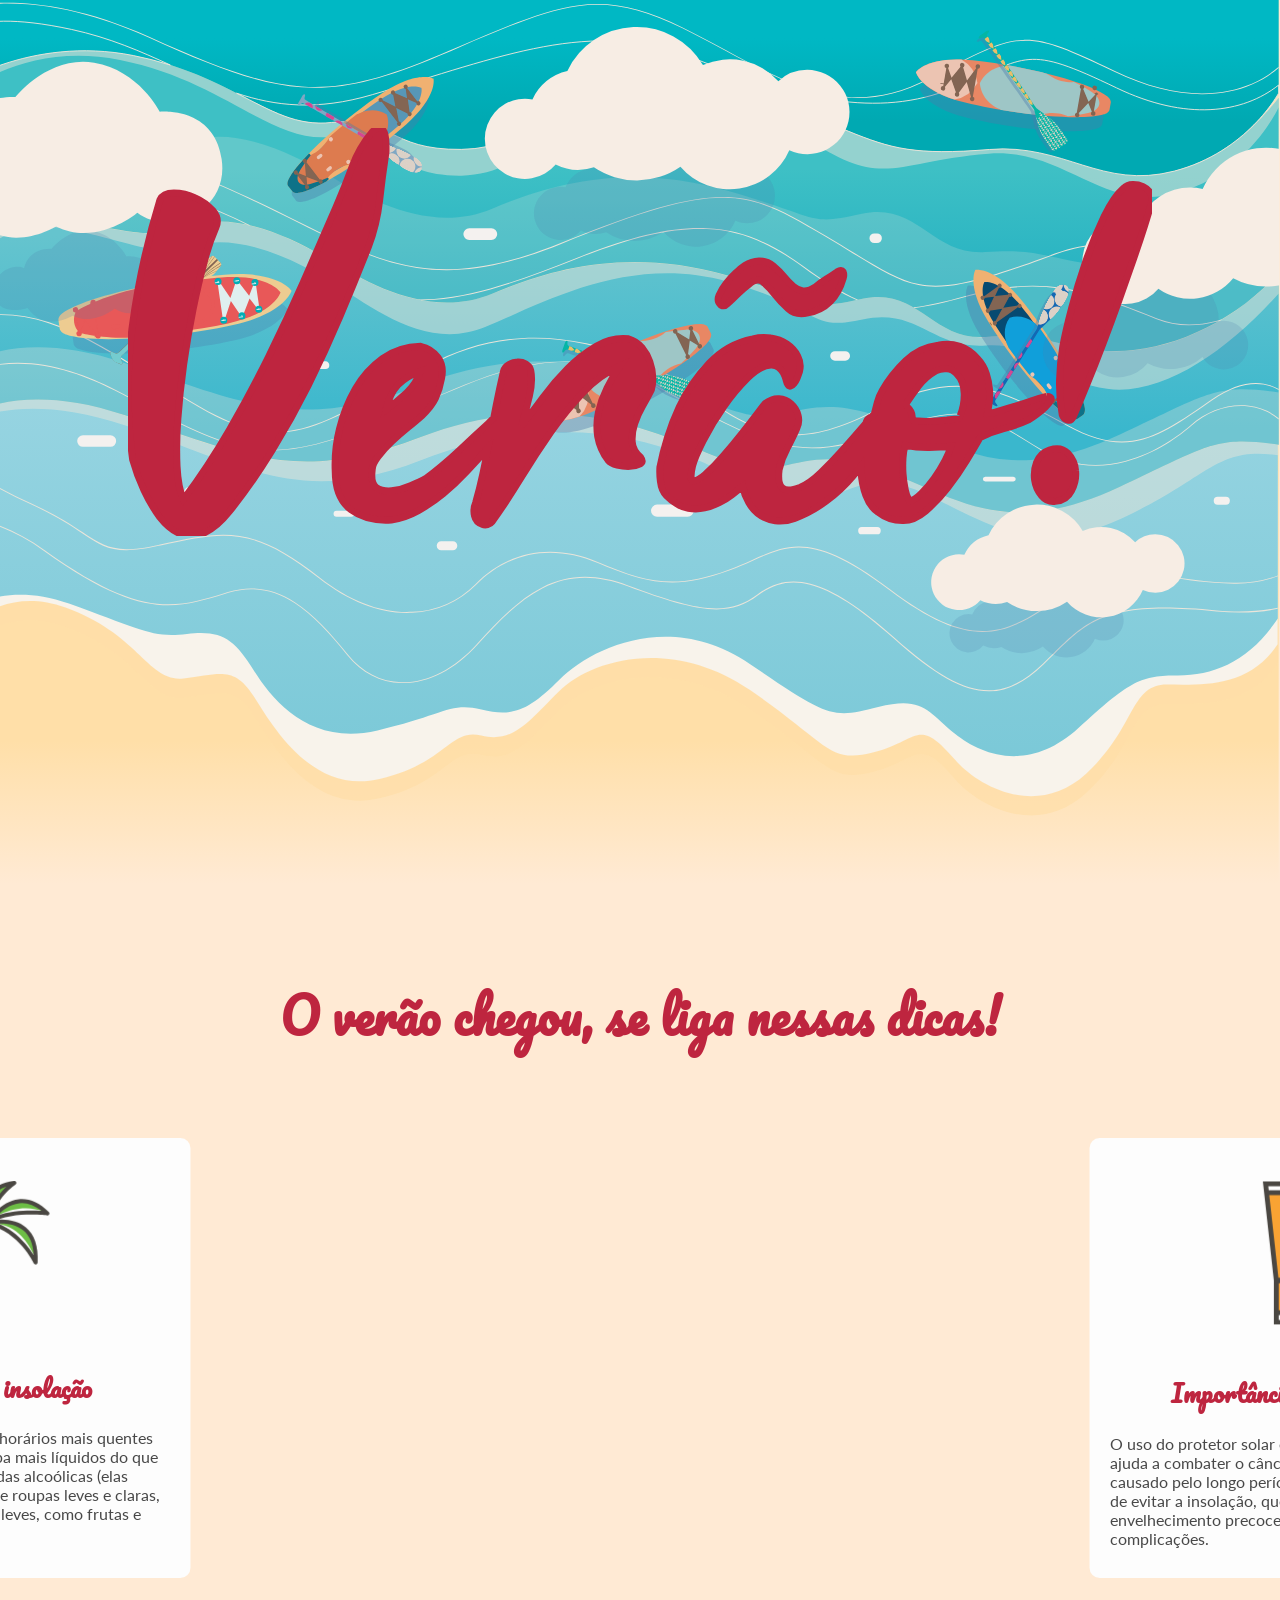
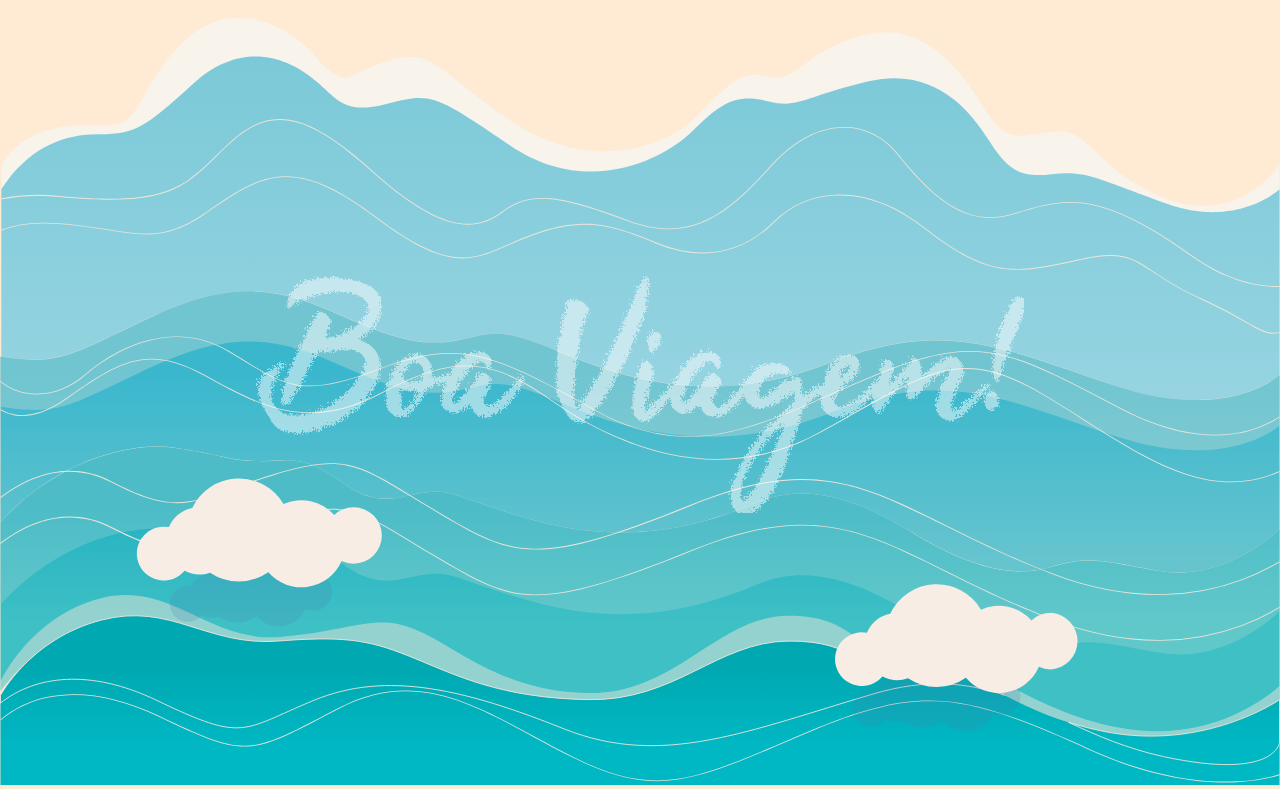
==== commit 0f7a782d: "Footer" ====
--- a/index.html
+++ b/index.html
@@ -50,6 +50,27 @@
             </article>
         </div>
     </section>
+
+    <section class="container-footer">
+        <svg class="lett-footer" xmlns="http://www.w3.org/2000/svg" viewBox="0 0 640.01 199.3"><title>lett-footer</title>
+        <defs>
+          <filter id="efeito-onda">
+            <feTurbulence id="filtro-turbulencia" type="turbulence" baseFrequency="0.5" numOctaves="2" result="turbulence" />
+            <feDisplacementMap in="SourceGraphic" in2="turbulence" scale="7" />
+          </filter>
+        </defs>
+        <g id="vetores-texto" filter="url(#efeito-onda)">
+          <g id="exclam"><path d="M611,111.8a4.34,4.34,0,0,1-4.08-1.68,9.15,9.15,0,0,1-2.08-4.64,10.55,10.55,0,0,1,.56-5.28,6.25,6.25,0,0,1,3.84-3.76c2.35-.74,4.19-.43,5.52,1a8.59,8.59,0,0,1,2.32,5.2,10.39,10.39,0,0,1-1.2,6A5.8,5.8,0,0,1,611,111.8ZM631.51,18a3.79,3.79,0,0,1,2.8-1.12,7.16,7.16,0,0,1,3,.64,5.08,5.08,0,0,1,2.16,1.92,3.38,3.38,0,0,1,.32,2.88q-.65,2.4-2.08,7t-3.44,10.32c-1.34,3.84-2.77,7.92-4.32,12.24s-3.12,8.59-4.72,12.8-3.18,8.21-4.72,12-2.91,7-4.08,9.68c-.43,1-1,1.34-1.76,1.12a2.39,2.39,0,0,1-1.6-1.6,50.24,50.24,0,0,1-.8-10.4,79.46,79.46,0,0,1,1-9.92c.53-3,1.41-6.83,2.64-11.52s2.67-9.44,4.32-14.24a119.06,119.06,0,0,1,5.44-13.28Q628.63,20.45,631.51,18Z"/></g><g id="viagem"><path d="M258.24,116.6a45.85,45.85,0,0,1-4.8-8.16,58.27,58.27,0,0,1-3.36-9.12,150,150,0,0,1-.16-39.76,232.89,232.89,0,0,1,8.32-38c.64-1.38,2-2.08,4.16-2.08a15.52,15.52,0,0,1,6.4,1.44,15.08,15.08,0,0,1,5.28,3.84,4.43,4.43,0,0,1,1,5A67.82,67.82,0,0,0,271.52,40q-1.77,6.48-3.36,14.32t-2.8,16.4q-1.2,8.56-1.76,16.4a114.51,114.51,0,0,0-.24,14.16,29.21,29.21,0,0,0,1.92,10A214.21,214.21,0,0,0,279,90.44q6.24-10.8,11.76-21.92T301.28,46q5-11.35,9.76-22.4,2.4-5.59,4.72-11.84a35,35,0,0,1,6.16-10.72c1.06-1,1.89-1.28,2.48-1A2.67,2.67,0,0,1,325.6,2a12.77,12.77,0,0,1,.32,2.88V7.16Q324.8,14.53,324,21.72a57.06,57.06,0,0,1-3.36,13.92q-4.17,10.56-8.56,21t-9.44,20.48q-5,10.08-10.88,19.6A183.16,183.16,0,0,1,279,114.84q-5.44,6.89-10.8,7.28C264.66,122.39,261.33,120.54,258.24,116.6Z"/><path d="M327.2,64.12c.32.75.85.75,1.6,0a34.12,34.12,0,0,0,5.36-7,10.73,10.73,0,0,0,1.2-8.32,3.35,3.35,0,0,0-1.44-1.68,9.36,9.36,0,0,0-2.08-1,4.88,4.88,0,0,0-3.92.88,6.19,6.19,0,0,0-2.8,3.44,13.2,13.2,0,0,0-.64,7A18,18,0,0,0,327.2,64.12Z"/><path d="M609.75,89.56q-.79-1-8.64,5.28c-1.81,1.49-3.92,3.31-6.32,5.44s-4.72,4.16-7,6.08a63.61,63.61,0,0,1-6,4.64c-1.76,1.18-3,1.49-3.76,1a27,27,0,0,1,.72-7.52,56.31,56.31,0,0,1,2.32-7.36q1.44-3.67,3.2-7.44T588,81.88a20,20,0,0,0-.72-6.48,14.56,14.56,0,0,0-2.64-5.28,9,9,0,0,0-4.16-3,7.63,7.63,0,0,0-5.28.32,55.66,55.66,0,0,0-12.16,7A89.05,89.05,0,0,0,552.15,84a32.51,32.51,0,0,0,.8-5.76,12.76,12.76,0,0,0-1.12-5.92,5.81,5.81,0,0,0-3.36-3.52,4.55,4.55,0,0,0-4.32.64q-4.32,5.44-8.88,11T526.07,91q.64-3,1.44-6.24c.53-2.13,1-4.27,1.44-6.4a9,9,0,0,0-.24-5.28,6,6,0,0,0-2.4-3,4,4,0,0,0-3.12-.48A3.19,3.19,0,0,0,521,72c-.64,1.81-1.31,3.87-2,6.16s-1.41,4.64-2.16,7c-.2.65-.38,1.27-.58,1.92-.42.44-.87.89-1.34,1.36q-1.61,1.44-4,3.68l-5,4.64q-2.55,2.4-5.12,4.56t-4.64,3.6q-1.75,1-4.64,2.24a17.74,17.74,0,0,1-5.68,1.52,6.87,6.87,0,0,1-4.56-1c-1.17-.8-1.6-2.58-1.28-5.36a7.06,7.06,0,0,1,1.76-3.92,35.5,35.5,0,0,1,4.16-4.56c1.6-1.49,3.26-2.93,5-4.32s3-2.51,4-3.36A18.46,18.46,0,0,0,499,81a23.1,23.1,0,0,0,1.84-6,7.48,7.48,0,0,0-1-6.24,8.56,8.56,0,0,0-5.2-3.36,19.92,19.92,0,0,0-11.44,3.68,28.91,28.91,0,0,0-8.08,9,45.58,45.58,0,0,0-4.65,11.55l-3.19,1.81c-2.13,1.28-4.59,2.64-6.88,4.08s-3.88,3-6.88,4.56v-1.6c0-2.13-.11-4.16-.16-6.08s-.06-3.84-.28-5.76a2.44,2.44,0,0,0-2.18-2.24,11.46,11.46,0,0,0-4.21.16,25.16,25.16,0,0,0-7.57,3,58.12,58.12,0,0,0-5.76,4.08q-3.36,2.64-6.48,5a52.43,52.43,0,0,1-5.76,3.92c-1.76,1-3,1.2-3.6.56a11,11,0,0,1,0-5.28,20.88,20.88,0,0,1,2.64-6.72,19.55,19.55,0,0,1,5.44-5.84,14,14,0,0,1,8.4-2.48c1.07,0,2.22,0,3.44.16s2.43.27,3.6.48q4.17.48,2.56-3a4,4,0,0,0-1.84-2.4,32,32,0,0,0-3.12-1.6,25,25,0,0,0-17.6-.64,17.93,17.93,0,0,0-9.44,6.4A26.59,26.59,0,0,0,408.66,85a52.17,52.17,0,0,0-3.86,4.12q-2.88,3.36-6.17,7c-2.18,2.46-4.4,4.77-6.64,7a21.12,21.12,0,0,1-6.4,4.56c-2.56,1-4.32,1-5.28.16s-1.28-2.66-1-5.44a22.47,22.47,0,0,1,2.32-6.24c1.23-2.35,2.22-4.37,3-6.08A5.73,5.73,0,0,0,385,86,6.87,6.87,0,0,0,383,82.6a5.8,5.8,0,0,0-7.76-.08c-.1.11-.82,1-2.16,2.8s-2.9,3.79-4.72,6.08-3.73,4.61-5.76,7a46.85,46.85,0,0,1-5.44,5.52c-1.6,1.33-2.77,1.92-3.52,1.76s-.79-1.63-.16-4.4a41.43,41.43,0,0,1,3.2-7.6,84.46,84.46,0,0,1,6.09-10.08,61.46,61.46,0,0,1,7.35-8.8C372.63,72.25,374.93,71,377,71a3.52,3.52,0,0,1,2.32.72,5.35,5.35,0,0,1,1.36,1.6,8.16,8.16,0,0,1,.72,1.76c.16.59.3,1,.41,1.36.31.64.63.93,1,.88a2,2,0,0,0,1-.72,5.85,5.85,0,0,0,1-1.6c.26-.64.5-1.28.71-1.92a6.47,6.47,0,0,0-.48-4.72,9.82,9.82,0,0,0-3.19-3.6,11.32,11.32,0,0,0-4.88-1.84,14,14,0,0,0-5.37.24,24.58,24.58,0,0,0-13.12,7.36,51.23,51.23,0,0,0-9,13.12c-.47,1-.91,2.06-1.34,3.09q-4.24,4.68-8.57,9.31-5.92,6.31-12.48,13a36.79,36.79,0,0,1-4.32,3.84c-1.07.75-1.5.32-1.28-1.28a28.27,28.27,0,0,1,.8-3.68q.63-2.4,1.44-5l1.52-5c.48-1.6.82-2.83,1-3.68q.79-2.72,1.44-5.2t1.44-5.2a10.11,10.11,0,0,0,.24-5.76,13.32,13.32,0,0,0-2.24-4.88,7.33,7.33,0,0,0-3.44-2.64,3.07,3.07,0,0,0-3.36.8A26.09,26.09,0,0,0,318.08,76a129.61,129.61,0,0,0-4.72,16.72,66.93,66.93,0,0,0-1.52,18,10,10,0,0,0,1.52,5.36,13.4,13.4,0,0,0,4.24,4.24,4.24,4.24,0,0,0,2.16.8,10.18,10.18,0,0,0,2.8-.08,16.67,16.67,0,0,0,2.8-.72,7.75,7.75,0,0,0,2.16-1.12,38.9,38.9,0,0,0,4.16-4.16,49.23,49.23,0,0,0,4.32-4.72q2.72-3.27,5.68-7.2L344,100c-.12.54-.23,1.07-.34,1.6a21.13,21.13,0,0,0,.17,4.32,6.77,6.77,0,0,0,1.75,4.16,18.88,18.88,0,0,0,3,2.48,9.23,9.23,0,0,0,3.52,1.36,11.42,11.42,0,0,0,4.88-.08,20.43,20.43,0,0,0,4.4-1.6,22.6,22.6,0,0,0,3.84-2.4l3.2-2.48a15.55,15.55,0,0,0,1.76,4.8,11.1,11.1,0,0,0,8,5.52,11.94,11.94,0,0,0,5.76-.72,38.15,38.15,0,0,0,9.52-5.2,48.21,48.21,0,0,0,8-7.52,61.38,61.38,0,0,0,4.31-5.74,17.07,17.07,0,0,0,.81,4.14,11.42,11.42,0,0,0,3,4.64,10.74,10.74,0,0,0,5.76,2.64,20.31,20.31,0,0,0,8-.64,44.24,44.24,0,0,0,7.84-3,55.84,55.84,0,0,0,7.44-4.48c2.4-1.71,4.67-3.41,6.8-5.12.86-.85,1.39-.88,1.6-.08a8.63,8.63,0,0,1,.08,3.2,30.65,30.65,0,0,1-.8,4.16,6.58,6.58,0,0,1-1.2,2.8q-7,6.07-13.76,12.56a171.59,171.59,0,0,0-12.72,13.68,154.26,154.26,0,0,0-11.2,15.28,123.7,123.7,0,0,0-9.2,17.2,60.88,60.88,0,0,0-2.72,7.52,38,38,0,0,0-1.52,8.72,26,26,0,0,0,.88,8.4,13.9,13.9,0,0,0,4.48,6.88,9.31,9.31,0,0,0,4.4,2.16,15.87,15.87,0,0,0,4.72.08,48.5,48.5,0,0,0,16.4-14.4,104.15,104.15,0,0,0,11.6-20.4,194.91,194.91,0,0,0,8.24-23q3.45-11.85,6.64-22.24a42.55,42.55,0,0,1,1.84-5.92,16,16,0,0,1,3.6-5.12q3.52-3.2,6.48-5.68c1.82-1.52,3.76-3.31,5.8-5.33a40.8,40.8,0,0,0-.12,5.73c0,5.34,1.58,9.17,4.72,11.52s7.17,3.36,12.08,3a24.32,24.32,0,0,0,8.08-2.8,49.2,49.2,0,0,0,7.52-5.12,69.73,69.73,0,0,0,6.88-6.48c1.74-1.86,3.37-3.64,4.94-5.37-.07.3-.15.6-.22.89a26.8,26.8,0,0,0-.64,4.4,31.72,31.72,0,0,0,0,6.32,15.75,15.75,0,0,0,.56,2.16,5.61,5.61,0,0,0,1.12,2,2.89,2.89,0,0,0,1.68,1,2.86,2.86,0,0,0,2.24-1q5.6-7.68,11.44-15.36t12.56-15.2c-.21.86-.48,2.37-.8,4.56a54.69,54.69,0,0,0-.56,6.72,30.59,30.59,0,0,0,.4,6.08c.32,1.76,1,2.64,2.08,2.64a3.74,3.74,0,0,0,1.52-.4,11.86,11.86,0,0,0,2.64-2l9.12-8.8q5-4.8,9.44-8.64t7.6-6q3.12-2.16,3.6-.88-1.92,3.69-4.16,8a88.51,88.51,0,0,0-4,8.88,65.15,65.15,0,0,0-2.8,9.2,26.4,26.4,0,0,0-.56,8.8,9.18,9.18,0,0,0,2.24,5.36,11.79,11.79,0,0,0,4.56,3.2,13.54,13.54,0,0,0,5.36,1,8.76,8.76,0,0,0,4.8-1.52,74.4,74.4,0,0,0,12.08-10.24q5.68-5.92,10.8-12Q610.55,90.52,609.75,89.56Zm-122-12.64a18.06,18.06,0,0,1,6.8-4.16,15.4,15.4,0,0,1-4.08,6.48,65,65,0,0,1-6.32,5.2A15.61,15.61,0,0,1,487.75,76.92Zm-51.44,51.92c-1.17,3.14-2.53,6.51-4.08,10.08s-3.09,7-4.64,10.24-2.69,5.62-3.44,7.12c-1,1.92-2.18,4.4-3.68,7.44s-3.17,6.16-5,9.36a71.43,71.43,0,0,1-6,8.8,20.1,20.1,0,0,1-6.4,5.6,23.4,23.4,0,0,1-.56-8.72,54.33,54.33,0,0,1,2-8.88,73.72,73.72,0,0,1,6.08-13.36,117.08,117.08,0,0,1,8.08-12.08q4.41-5.76,9.44-11.28t10-11A22.65,22.65,0,0,1,436.31,128.84Z"/></g><g id="boa"><path d="M55.84,51.16a6.09,6.09,0,0,0,1.76-.24,6.09,6.09,0,0,1,1.76-.24,27.86,27.86,0,0,0,10.8-2.56,51.58,51.58,0,0,0,11-6.4,36,36,0,0,0,8.16-8.48q3.12-4.64,2.32-9a15.83,15.83,0,0,0-6.8-7.52,28.29,28.29,0,0,0-10.64-3.28,52.14,52.14,0,0,0-12.88.16,97.86,97.86,0,0,0-13.44,2.72,86.12,86.12,0,0,0-12.48,4.48,51.76,51.76,0,0,0-9.68,5.52c-1.17.43-1.84.13-2-.88a9.09,9.09,0,0,1,.32-3.68,23.62,23.62,0,0,1,1.6-4.32,15.92,15.92,0,0,1,1.84-3.12A18.16,18.16,0,0,1,32.8,7.8a28.06,28.06,0,0,1,7-3.84A59.07,59.07,0,0,1,55.52,1.08,83.63,83.63,0,0,1,74.4,2a58,58,0,0,1,17,5.36Q99,11.16,101.76,17.88a23.79,23.79,0,0,1,.88,10.32,27.91,27.91,0,0,1-3,9.36,34.26,34.26,0,0,1-6,8,45.68,45.68,0,0,1-8,6.4,2.6,2.6,0,0,1-.64.48l-1,.48q2.72,1.13,5.12,2.16a21.24,21.24,0,0,1,4.64,2.8,20.13,20.13,0,0,1,4.64,5,17.75,17.75,0,0,1,2.56,6,21.88,21.88,0,0,1,.64,10.48,48.72,48.72,0,0,1-2.72,9.52,69.13,69.13,0,0,1-5.68,9.36A41.77,41.77,0,0,1,86.08,106a71.59,71.59,0,0,1-22.48,17A86.47,86.47,0,0,1,37,130.84a81.66,81.66,0,0,1-9-.16,25.46,25.46,0,0,1-7.68-1.76,20.68,20.68,0,0,1-6.4-4.16A24.81,24.81,0,0,1,8.8,117.4a71.68,71.68,0,0,1-5.52-9.84,36.25,36.25,0,0,1-3-10A19.92,19.92,0,0,1,1,88.28,16.32,16.32,0,0,1,6.72,80.6,53.64,53.64,0,0,1,13,75.72a20.22,20.22,0,0,1,7.44-3l1.36-.56A3.45,3.45,0,0,1,23.2,72h.48a8.55,8.55,0,0,0-1.28,1.6,6.45,6.45,0,0,1-1,1.28,71.33,71.33,0,0,0-5.28,7.52A37,37,0,0,0,12.24,91a27.13,27.13,0,0,0-1.2,9,14.92,14.92,0,0,0,2.72,8.16A15.51,15.51,0,0,0,19.12,113a20.73,20.73,0,0,0,6.72,2.24,32.78,32.78,0,0,0,7.28.32q3.68-.24,7-.72a60.68,60.68,0,0,0,19.76-7.36,83.41,83.41,0,0,0,16.4-12.8q1.92-2.24,4.08-5t4-5.76a47.12,47.12,0,0,0,3.2-6.08,25.44,25.44,0,0,0,1.84-6,13.24,13.24,0,0,0-3-6.8,10.86,10.86,0,0,0-5.84-3.12,35,35,0,0,0-8.88-.56q-5.2.24-11.92.88a43.06,43.06,0,0,1-4.64.4c-1.6.06-3.2.19-4.8.4-.11,0-.27.11-.48.32a.47.47,0,0,1-.32.16Q44.49,73.08,39.84,83a92.88,92.88,0,0,1-11.36,18.4c-.22.32-.72,1-1.52,2.16a24.16,24.16,0,0,1-2.56,3,5.26,5.26,0,0,1-2.64,1.6c-.86.16-1.39-.56-1.6-2.16a8.38,8.38,0,0,1-.64-4.24,35.33,35.33,0,0,1,.8-5.52,53,53,0,0,1,1.52-5.52c.58-1.76,1-3.12,1.36-4.08Q24,83.8,24.8,81a50.82,50.82,0,0,1,1.92-5.52q3.53-7,6.64-13.92T40.16,48q1.92-4.16,3.92-8.16c1.33-2.66,2.69-5.28,4.08-7.84a4.48,4.48,0,0,1,3.68-2.32,7,7,0,0,1,4.24,1.28,11.29,11.29,0,0,1,3.36,3.68,8,8,0,0,1,1,5,34.75,34.75,0,0,1-2.08,6C57.55,47.51,56.69,49.35,55.84,51.16Z"/><path d="M221.68,83.72c-.06-.37-.35-.67-.88-.88q-.48-.32-1.2.24a12.49,12.49,0,0,0-1.2,1,44.09,44.09,0,0,0-4.8,5q-2.88,3.36-6.16,7c-2.19,2.46-4.4,4.77-6.64,7a21.37,21.37,0,0,1-6.4,4.56c-2.56,1-4.32,1-5.28.16s-1.28-2.66-1-5.44a22.16,22.16,0,0,1,2.32-6.24c1.22-2.35,2.21-4.37,3-6.08a5.78,5.78,0,0,0,.4-4.08,7,7,0,0,0-2.08-3.36,6,6,0,0,0-3.6-1.52A6,6,0,0,0,184,82.52c-.11.11-.83,1-2.16,2.8s-2.91,3.79-4.72,6.08-3.74,4.61-5.76,7a48.46,48.46,0,0,1-5.44,5.52c-1.6,1.33-2.78,1.92-3.52,1.76s-.8-1.63-.16-4.4a40,40,0,0,1,3.2-7.6,83.06,83.06,0,0,1,6.08-10.08,61.5,61.5,0,0,1,7.36-8.8Q182.72,71,185.76,71a3.56,3.56,0,0,1,2.32.72,5.5,5.5,0,0,1,1.36,1.6,8.16,8.16,0,0,1,.72,1.76c.16.59.29,1,.4,1.36.32.64.64.93,1,.88a1.92,1.92,0,0,0,1-.72,5.85,5.85,0,0,0,1-1.6q.39-1,.72-1.92a6.57,6.57,0,0,0-.48-4.72,9.94,9.94,0,0,0-3.2-3.6,11.32,11.32,0,0,0-4.88-1.84,13.89,13.89,0,0,0-5.36.24,24.54,24.54,0,0,0-13.12,7.36,50.57,50.57,0,0,0-7.65,10.57c-.72.22-1.44.45-2.19.71-1.66.59-3.23,1.09-4.72,1.52-1.28.32-2.67.75-4.16,1.28a16.46,16.46,0,0,1-4.16,1q.15-1,.48-2.88a18.78,18.78,0,0,0,.16-4.24,20.42,20.42,0,0,0-1-4.8,12.36,12.36,0,0,0-2.72-4.56,11.25,11.25,0,0,0-5.2-3.68,13.22,13.22,0,0,0-6.48-.32,16.58,16.58,0,0,0-9.84,4.72,38.81,38.81,0,0,0-7,8.88,12.9,12.9,0,0,0-1.44,3.52c-.32,1.28-.64,2.51-1,3.68a1.6,1.6,0,0,1-.72.64c-.27.11-.51.21-.72.32a2.14,2.14,0,0,0-.64.56,3.48,3.48,0,0,0-.48,1.52,48.06,48.06,0,0,0-1.12,6.16,40.84,40.84,0,0,0-.24,7.68,26.35,26.35,0,0,0,1.44,7.28,9.6,9.6,0,0,0,3.6,5,11.88,11.88,0,0,0,7.68,2.56q3.19,0,6.64-2.88a45.07,45.07,0,0,0,6.56-6.88,83.31,83.31,0,0,0,5.68-8.24c1.7-2.83,3-5.09,4-6.8A32.85,32.85,0,0,1,149.2,90a44.81,44.81,0,0,0,7.43-2.65q-1.06,2.65-1.91,5.37a81.34,81.34,0,0,0-2.24,8.8,21,21,0,0,0,.16,4.32A6.78,6.78,0,0,0,154.4,110a18.45,18.45,0,0,0,3,2.48,9.1,9.1,0,0,0,3.52,1.36,11.43,11.43,0,0,0,4.88-.08,20.82,20.82,0,0,0,4.4-1.6,23.42,23.42,0,0,0,3.84-2.4l3.2-2.48a15.06,15.06,0,0,0,1.76,4.8,11.1,11.1,0,0,0,8,5.52,12,12,0,0,0,5.76-.72,38.5,38.5,0,0,0,9.52-5.2,48.61,48.61,0,0,0,8-7.52A63.23,63.23,0,0,0,216.8,95a80.36,80.36,0,0,0,5-10.08A9.06,9.06,0,0,0,221.68,83.72Zm-90.08,16a42.86,42.86,0,0,1-3.2,5.2,36.9,36.9,0,0,1-3.84,4.56,7.73,7.73,0,0,1-3.6,2.32,11,11,0,0,1-1.28-3.52,31.61,31.61,0,0,1-.64-4.72,34.94,34.94,0,0,1,0-4.8,15.24,15.24,0,0,1,.64-3.76,34.75,34.75,0,0,0,6.88.64q3.67,0,6.88-.32A24.36,24.36,0,0,1,131.6,99.72Zm4.56-13.52a.94.94,0,0,1-.32.64,1,1,0,0,1-.64.32,25,25,0,0,0-3,.32,37.86,37.86,0,0,1-4.48.4,34.61,34.61,0,0,1-4.16-.08c-1.23-.1-1.84-.43-1.84-1a3.79,3.79,0,0,0-1.44-3.2,1.53,1.53,0,0,1-.32-1.12q1.75-2.72,3.68-5.28a17.48,17.48,0,0,1,5.12-4.48,6.11,6.11,0,0,1,3.36-.64A4.23,4.23,0,0,1,135,73.56a8.31,8.31,0,0,1,2.32,5.92A16.32,16.32,0,0,1,136.16,86.2Z"/></g>
+        </g>
+      </svg>
+        <img src="assets/vectors/praia-footer.svg" alt="">
+        <!-- <div class="footer-infos">
+            <p>crédito vetores: <a href="https://www.vecteezy.com"> www.Vecteezy.com</a></p>
+        </div> -->
+    </section>
+
+
+
     <script src="https://cdnjs.cloudflare.com/ajax/libs/gsap/3.2.4/gsap.min.js"></script>
     <script type="module" src="./assets/js/script.js"></script>
 </body>
--- a/style.css
+++ b/style.css
@@ -67,6 +67,22 @@
     background: #333333;
 }
 
+.container-footer {
+    position: relative;
+}
+
+.lett-footer {
+    width: 60%;
+    display: block;
+    margin: auto;
+    fill: #fff;
+    opacity: .5;
+    position: absolute;
+    left: 20%;
+    margin-top: 20%;
+    margin-bottom: 0;
+}
+
 @keyframes lett-preenchimento {
     to {
         fill: #BE253F;
